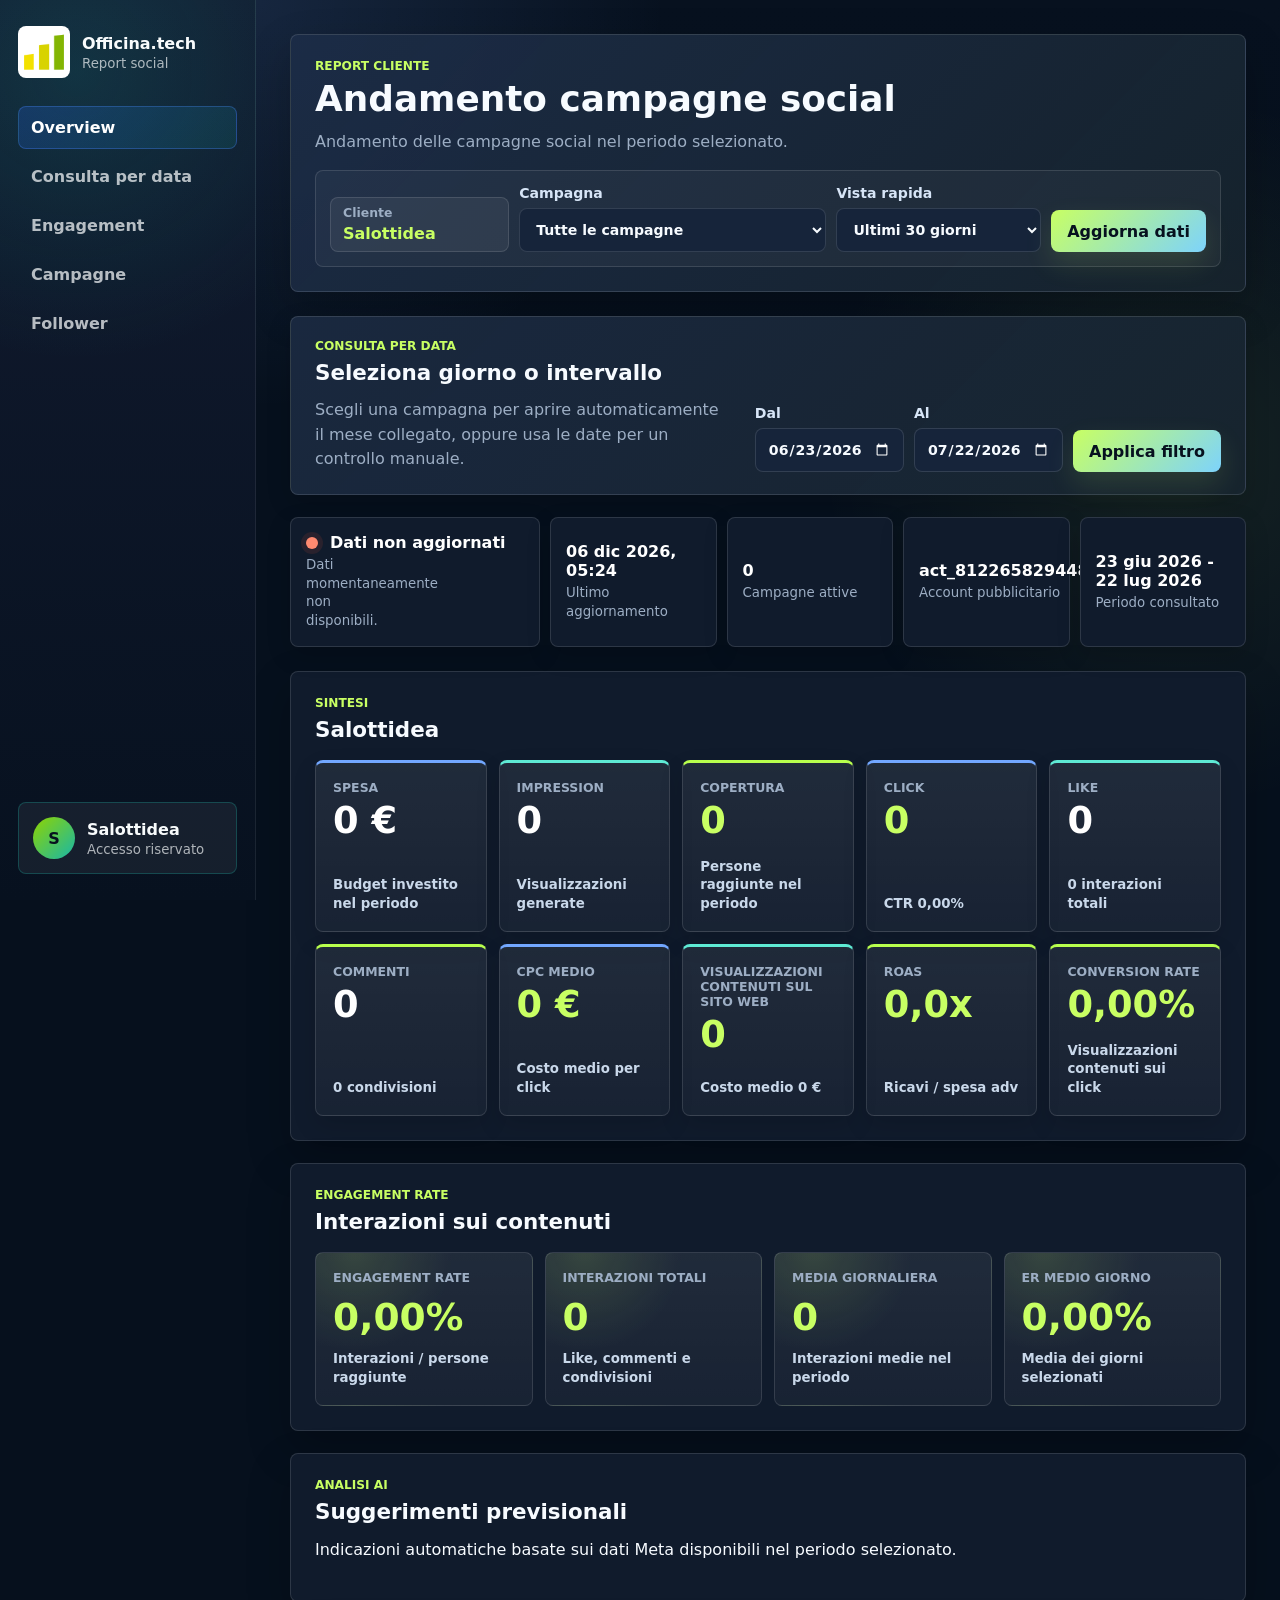
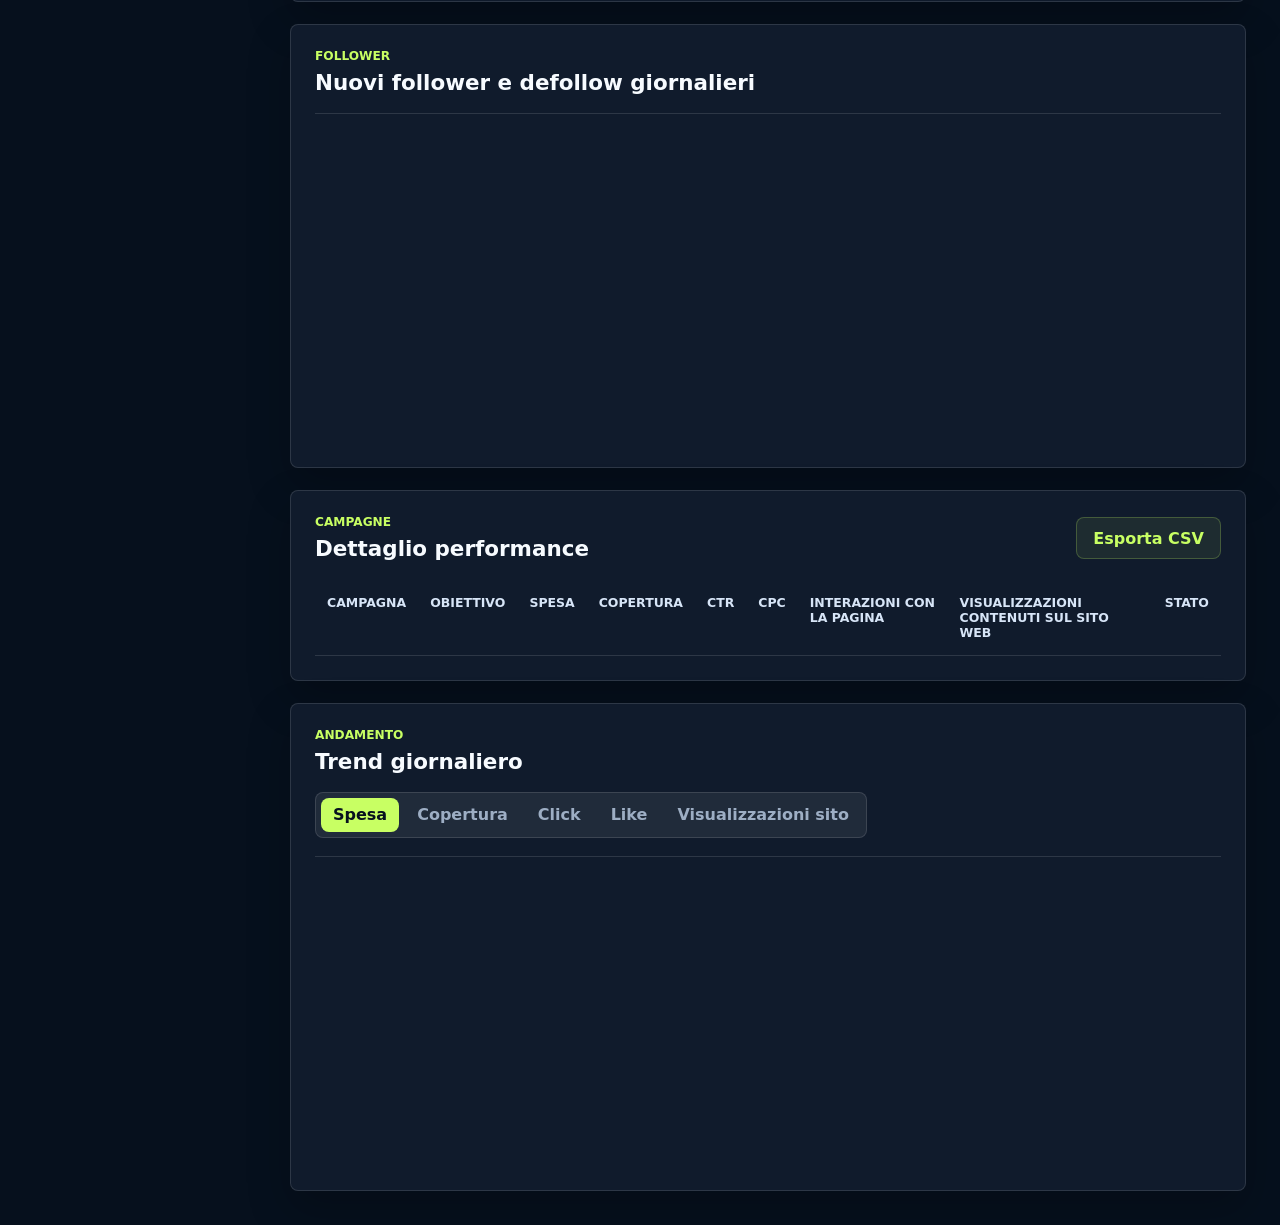
==== area_clienti_social/index.html @ fcbbbd2e "Update index.html" ====
<!doctype html>
<html lang="it">
  <head>
    <meta charset="utf-8">
    <meta name="viewport" content="width=device-width, initial-scale=1">
    <title>Report campagne social | Officina.tech</title>
    <meta
      name="description"
      content="Pannello cliente per reportistica campagne social e integrazione Meta Ads API."
    >
    <link rel="icon" type="image/png" href="../favicon_OT.png">
    <link rel="stylesheet" href="./styles.css">
    <script src="./script.js" defer></script>
  </head>
  <body>
    <main class="app-shell">
      <aside class="sidebar" aria-label="Navigazione report social">
        <a class="brand" href="../">
          <img src="../favicon_OT.png" alt="Officina.tech">
          <span>
            <strong>Officina.tech</strong>
            <small>Report social</small>
          </span>
        </a>

        <nav>
          <a class="is-active" href="#overview">Overview</a>
          <a href="#consulta">Consulta per data</a>
          <a href="#engagement">Engagement</a>
          <a href="#campagne">Campagne</a>
          <a href="#follower">Follower</a>
        </nav>

        <section class="access-card">
          <span class="avatar" id="clientInitials">OT</span>
          <div>
            <strong id="accessClient">Cliente demo</strong>
            <small>Accesso riservato</small>
          </div>
        </section>
      </aside>

      <section class="workspace">
        <header class="topbar">
          <div>
            <p class="eyebrow">Report cliente</p>
            <h1>Andamento campagne social</h1>
            <p id="clientDescription">
              Dati di andamento delle campagne Facebook e Instagram nel periodo selezionato.
            </p>
          </div>

          <div class="top-actions">
            <div class="fixed-client" aria-label="Cliente">
              <span>Cliente</span>
              <strong id="fixedClientName">Salottidea</strong>
            </div>
            <label>
              Campagna
              <select id="campaignSelect" aria-label="Seleziona campagna attiva"></select>
            </label>
            <label>
              Vista rapida
              <select id="periodSelect" aria-label="Seleziona periodo">
                <option value="last_7d">Ultimi 7 giorni</option>
                <option value="last_30d" selected>Ultimi 30 giorni</option>
                <option value="this_month">Mese corrente</option>
                <option value="last_month">Mese precedente</option>
              </select>
            </label>
            <button class="primary-button" type="button" id="refreshData">Aggiorna dati</button>
          </div>
        </header>

        <section class="date-query-panel" id="consulta" aria-label="Consulta dati per data">
          <div>
            <p class="eyebrow">Consulta per data</p>
            <h2>Seleziona giorno o intervallo</h2>
            <p>
              Scegli una campagna per aprire automaticamente il mese collegato,
              oppure usa le date per un controllo manuale.
            </p>
          </div>

          <div class="date-controls">
            <label>
              Dal
              <input id="dateFrom" type="date" min="2024-01-01" max="2026-07-24" aria-label="Data inizio">
            </label>
            <label>
              Al
              <input id="dateTo" type="date" min="2024-01-01" max="2026-07-24" aria-label="Data fine">
            </label>
            <button class="primary-button" type="button" id="applyDateFilter">
              Applica filtro
            </button>
          </div>
        </section>

        <section class="status-strip" aria-label="Stato dati">
          <div>
            <span class="status-dot" id="connectionDot"></span>
            <strong id="connectionLabel">Modalita demo</strong>
            <small id="connectionDetail">Report dimostrativo con valori simulati.</small>
          </div>
          <div>
            <strong id="updatedAt">-</strong>
            <small>Ultimo aggiornamento</small>
          </div>
          <div>
            <strong id="activeCampaigns">0</strong>
            <small>Campagne attive</small>
          </div>
          <div>
            <strong id="metaAccount">-</strong>
            <small>Account pubblicitario</small>
          </div>
          <div>
            <strong id="selectedRange">-</strong>
            <small>Periodo consultato</small>
          </div>
        </section>

        <section class="client-panel" id="overview">
          <div class="panel-heading">
            <p class="eyebrow">Sintesi</p>
            <h2 id="clientTitle">Cliente</h2>
          </div>

          <div class="metric-grid" id="metricGrid"></div>
        </section>

        <section class="report-section">
          <section class="panel" id="engagement">
            <div class="panel-heading">
              <p class="eyebrow">Engagement rate</p>
              <h2>Interazioni sui contenuti</h2>
            </div>
            <div class="engagement-grid" id="engagementGrid"></div>
          </section>
        </section>

        <section class="report-section">
          <section class="panel ai-panel" id="analisi-ai">
            <div class="panel-heading">
              <p class="eyebrow">Analisi AI</p>
              <h2>Suggerimenti previsionali</h2>
              <p class="panel-note">
                Indicazioni automatiche basate sui dati Meta disponibili nel periodo selezionato.
              </p>
            </div>
            <div class="ai-grid" id="aiInsights"></div>
          </section>
        </section>

        <section class="report-section">
          <section class="panel" id="follower">
            <div class="panel-heading">
              <p class="eyebrow">Follower</p>
              <h2>Nuovi follower e defollow giornalieri</h2>
            </div>
            <div class="follower-chart" id="followerChart" aria-label="Grafico follower per giorno"></div>
          </section>
        </section>

        <section class="report-section">
          <section class="panel" id="campagne">
            <div class="panel-heading split">
              <div>
                <p class="eyebrow">Campagne</p>
                <h2>Dettaglio performance</h2>
              </div>
              <button class="ghost-button" type="button" id="exportCsv">Esporta CSV</button>
            </div>

            <div class="table-wrap">
              <table>
                <thead>
                  <tr>
                    <th>Campagna</th>
                    <th>Obiettivo</th>
                    <th>Spesa</th>
                    <th>Copertura</th>
                    <th>CTR</th>
                    <th>CPC</th>
                    <th>Interazioni con la pagina</th>
                    <th>Visualizzazioni contenuti sul sito web</th>
                    <th>Stato</th>
                  </tr>
                </thead>
                <tbody id="campaignTable"></tbody>
              </table>
            </div>
          </section>
        </section>

        <section class="report-section">
          <section class="panel" id="andamento">
            <div class="panel-heading">
              <p class="eyebrow">Andamento</p>
              <h2>Trend giornaliero</h2>
            </div>
            <div class="chart-tabs" role="group" aria-label="Metrica grafico">
              <button class="is-active" type="button" data-chart-metric="spend">Spesa</button>
              <button type="button" data-chart-metric="reach">Copertura</button>
              <button type="button" data-chart-metric="clicks">Click</button>
              <button type="button" data-chart-metric="likes">Like</button>
              <button type="button" data-chart-metric="leads">Visualizzazioni sito</button>
            </div>
            <div class="bar-chart" id="barChart" aria-label="Grafico andamento"></div>
          </section>
        </section>
      </section>
    </main>
  </body>
</html>
---- area_clienti_social/styles.css ----
:root {
  color-scheme: dark;
  --ink: #f7fbff;
  --muted: #9daec4;
  --soft: rgba(255, 255, 255, 0.07);
  --line: rgba(255, 255, 255, 0.12);
  --paper: #06101d;
  --surface: #101b2c;
  --surface-strong: #16243a;
  --navy: #111a2f;
  --blue: #72a7ff;
  --blue-soft: rgba(114, 167, 255, 0.15);
  --teal: #22d3c5;
  --teal-bright: #5eead4;
  --coral: #ff8a70;
  --amber: #f8c55d;
  --green: #b8ff4d;
  --lime: #c8ff63;
  --shadow: 0 18px 44px rgba(0, 0, 0, 0.22);
  --shadow-soft: 0 8px 24px rgba(0, 0, 0, 0.16);
}

* {
  box-sizing: border-box;
}

html {
  scroll-behavior: smooth;
}

body {
  margin: 0;
  min-height: 100vh;
  font-family:
    Inter, ui-sans-serif, system-ui, -apple-system, BlinkMacSystemFont,
    "Segoe UI", sans-serif;
  color: var(--ink);
  background:
    radial-gradient(circle at 20% 0%, rgba(114, 167, 255, 0.14), transparent 32vw),
    radial-gradient(circle at 92% 16%, rgba(200, 255, 99, 0.08), transparent 28vw),
    linear-gradient(180deg, #07111f 0%, var(--paper) 360px);
}

button,
input,
select {
  font: inherit;
}

button,
a {
  -webkit-tap-highlight-color: transparent;
}

a {
  color: inherit;
  text-decoration: none;
}

.app-shell {
  min-height: 100vh;
  display: grid;
  grid-template-columns: 256px minmax(0, 1fr);
}

.sidebar {
  position: sticky;
  top: 0;
  height: 100vh;
  display: flex;
  flex-direction: column;
  gap: 28px;
  padding: 26px 18px;
  color: #f8fbfc;
  background:
    radial-gradient(circle at 30% 8%, rgba(24, 183, 168, 0.16), transparent 34%),
    linear-gradient(180deg, #121b30, #07111f);
  border-right: 1px solid rgba(255, 255, 255, 0.08);
}

.brand,
.access-card {
  display: flex;
  align-items: center;
  gap: 12px;
}

.brand img {
  width: 52px;
  height: 52px;
  object-fit: contain;
  border-radius: 8px;
  background: #fff;
  padding: 4px;
}

.brand strong,
.brand small,
.access-card strong,
.access-card small {
  display: block;
}

.brand small,
.access-card small {
  margin-top: 3px;
  color: rgba(248, 251, 252, 0.68);
}

.sidebar nav {
  display: grid;
  gap: 6px;
}

.sidebar nav a {
  padding: 11px 12px;
  border-radius: 8px;
  color: rgba(248, 251, 252, 0.72);
  border: 1px solid transparent;
  font-weight: 750;
}

.sidebar nav a:hover,
.sidebar nav a.is-active {
  color: #fff;
  border-color: rgba(71, 135, 255, 0.32);
  background: linear-gradient(135deg, rgba(37, 99, 235, 0.24), rgba(24, 183, 168, 0.13));
}

.access-card {
  margin-top: auto;
  padding: 14px;
  border: 1px solid rgba(24, 183, 168, 0.28);
  border-radius: 8px;
  background: rgba(255, 255, 255, 0.06);
}

.avatar {
  width: 42px;
  height: 42px;
  display: inline-grid;
  place-items: center;
  border-radius: 999px;
  color: #07111f;
  background: linear-gradient(135deg, #8fd400, #18b7a8);
  font-weight: 850;
}

.workspace {
  width: min(1480px, 100%);
  margin: 0 auto;
  padding: 34px;
  min-width: 0;
}

.topbar > *,
.date-query-panel > *,
.content-grid > *,
.status-strip > *,
.metric-grid > *,
.engagement-grid > *,
.integration-grid > *,
.panel,
.client-panel {
  min-width: 0;
}

.topbar,
.date-query-panel,
.status-strip,
.report-section,
.content-grid,
.metric-grid,
.engagement-grid,
.top-actions,
.date-controls,
.integration-grid {
  display: grid;
}

.topbar {
  grid-template-columns: 1fr;
  align-items: stretch;
  gap: 16px;
  margin-bottom: 24px;
  padding: 24px;
  border: 1px solid var(--line);
  border-radius: 8px;
  background:
    linear-gradient(135deg, rgba(114, 167, 255, 0.12), rgba(200, 255, 99, 0.04)),
    rgba(16, 27, 44, 0.92);
  box-shadow: var(--shadow);
}

.eyebrow {
  margin: 0 0 7px;
  color: var(--lime);
  font-size: 0.76rem;
  font-weight: 850;
  letter-spacing: 0;
  text-transform: uppercase;
}

h1,
h2,
h3 {
  margin: 0;
  letter-spacing: 0;
}

h1 {
  max-width: none;
  font-size: clamp(2rem, 2.8vw, 2.7rem);
  line-height: 1.05;
  white-space: nowrap;
}

h2 {
  font-size: 1.34rem;
  line-height: 1.18;
}

h3 {
  font-size: 1rem;
}

.topbar p:not(.eyebrow),
.date-query-panel p:not(.eyebrow),
.integration-panel p {
  margin: 12px 0 0;
  color: var(--muted);
  line-height: 1.55;
}

.top-actions {
  grid-template-columns: minmax(170px, 0.7fr) minmax(280px, 1.2fr) minmax(180px, 0.8fr) max-content;
  align-items: end;
  gap: 10px;
  padding: 14px;
  border: 1px solid var(--line);
  border-radius: 8px;
  background: rgba(255, 255, 255, 0.04);
}

.fixed-client {
  min-height: 44px;
  display: grid;
  align-content: center;
  gap: 7px;
  padding: 9px 12px;
  border: 1px solid var(--line);
  border-radius: 8px;
  background: rgba(255, 255, 255, 0.06);
}

.fixed-client span {
  color: var(--muted);
  font-size: 0.78rem;
  font-weight: 800;
  line-height: 1;
}

.fixed-client strong {
  color: var(--lime);
  font-size: 1rem;
  line-height: 1;
}

label {
  display: grid;
  gap: 7px;
  color: #d7e5f7;
  font-size: 0.88rem;
  font-weight: 780;
}

input,
select {
  color-scheme: dark;
  min-height: 44px;
  border: 1px solid var(--line);
  border-radius: 8px;
  padding: 9px 12px;
  color: var(--ink);
  background: #16243a;
  outline: none;
}

select {
  appearance: auto;
}

select option {
  color: var(--ink);
  background: #101b2c;
}

input:focus,
select:focus {
  border-color: rgba(200, 255, 99, 0.62);
  box-shadow: 0 0 0 3px rgba(200, 255, 99, 0.13);
}

button {
  min-height: 42px;
  border: 0;
  border-radius: 8px;
  padding: 0 16px;
  cursor: pointer;
  font-weight: 800;
}

.primary-button {
  color: #07111f;
  background: linear-gradient(135deg, var(--lime), #7dd3fc);
  box-shadow: 0 12px 28px rgba(200, 255, 99, 0.12);
}

.primary-button:hover {
  background: linear-gradient(135deg, #dcff83, #9ae8ff);
}

.ghost-button {
  color: var(--lime);
  background: rgba(200, 255, 99, 0.08);
  border: 1px solid rgba(200, 255, 99, 0.22);
}

.full-button {
  width: 100%;
  margin-top: 18px;
}

.date-query-panel {
  grid-template-columns: minmax(0, 1fr) minmax(420px, auto);
  align-items: end;
  gap: 24px;
  margin-bottom: 22px;
  padding: 22px 24px;
  border: 1px solid var(--line);
  border-radius: 8px;
  background:
    linear-gradient(135deg, rgba(114, 167, 255, 0.09), rgba(200, 255, 99, 0.04)),
    var(--surface);
  box-shadow: var(--shadow-soft);
}

.date-controls {
  grid-template-columns: minmax(145px, 1fr) minmax(145px, 1fr) max-content;
  align-items: end;
  gap: 10px;
}

.status-strip {
  grid-template-columns: minmax(250px, 1.3fr) repeat(4, minmax(135px, 1fr));
  gap: 10px;
  margin-bottom: 24px;
}

.status-strip > div {
  min-height: 82px;
  display: grid;
  align-content: center;
  gap: 4px;
  padding: 15px;
  border: 1px solid var(--line);
  border-radius: 8px;
  background: var(--surface);
  box-shadow: var(--shadow-soft);
}

.status-strip strong {
  color: #ffffff;
}

.status-strip strong,
.status-strip small {
  display: block;
}

.status-strip small {
  color: var(--muted);
  line-height: 1.4;
}

.status-strip > div:first-child {
  grid-template-columns: 14px minmax(0, 1fr);
  align-items: center;
  column-gap: 10px;
}

.status-dot {
  width: 12px;
  height: 12px;
  border-radius: 999px;
  background: var(--amber);
  box-shadow: 0 0 0 5px rgba(209, 150, 21, 0.12);
}

.status-dot.is-live {
  background: var(--green);
  box-shadow: 0 0 0 5px rgba(184, 255, 77, 0.14);
}

.status-dot.is-error {
  background: var(--coral);
  box-shadow: 0 0 0 5px rgba(191, 75, 54, 0.14);
}

.panel,
.client-panel {
  border: 1px solid var(--line);
  border-radius: 8px;
  background: var(--surface);
  box-shadow: var(--shadow);
}

.client-panel,
.panel {
  padding: 24px;
}

.panel-heading {
  margin-bottom: 18px;
}

.panel-heading.split {
  display: flex;
  align-items: center;
  justify-content: space-between;
  gap: 16px;
}

.metric-grid {
  grid-template-columns: repeat(5, minmax(0, 1fr));
  gap: 12px;
}

.metric-card {
  min-height: 138px;
  display: grid;
  align-content: space-between;
  gap: 18px;
  padding: 17px;
  border: 1px solid var(--line);
  border-radius: 8px;
  background:
    linear-gradient(180deg, rgba(255, 255, 255, 0.07), rgba(255, 255, 255, 0.035));
  box-shadow: 0 10px 24px rgba(0, 0, 0, 0.12);
  transition:
    transform 160ms ease,
    border-color 160ms ease,
    box-shadow 160ms ease;
}

.metric-card:hover {
  border-color: rgba(200, 255, 99, 0.25);
  transform: translateY(-1px);
  box-shadow: 0 14px 30px rgba(0, 0, 0, 0.18);
}

.metric-card:nth-child(1),
.metric-card:nth-child(4),
.metric-card:nth-child(7) {
  border-top: 3px solid var(--blue);
}

.metric-card:nth-child(2),
.metric-card:nth-child(5),
.metric-card:nth-child(8) {
  border-top: 3px solid var(--teal-bright);
}

.metric-card:nth-child(3),
.metric-card:nth-child(6),
.metric-card:nth-child(9),
.metric-card:nth-child(10) {
  border-top: 3px solid var(--green);
}

.metric-card span,
.metric-card small {
  display: block;
}

.metric-card span {
  color: var(--muted);
  font-size: 0.78rem;
  font-weight: 800;
  text-transform: uppercase;
}

.metric-card strong {
  display: block;
  margin-top: 8px;
  font-size: clamp(1.55rem, 3vw, 2.3rem);
  line-height: 1;
  color: #ffffff;
}

.metric-card:nth-child(3) strong,
.metric-card:nth-child(4) strong,
.metric-card:nth-child(7) strong,
.metric-card:nth-child(8) strong,
.metric-card:nth-child(9) strong,
.metric-card:nth-child(10) strong {
  color: var(--lime);
}

.metric-card small {
  color: #c9d8ea;
  line-height: 1.4;
  font-weight: 760;
}

.metric-card.is-warning small {
  color: var(--coral);
}

.engagement-grid {
  grid-template-columns: repeat(4, minmax(0, 1fr));
  gap: 12px;
}

.engagement-card {
  min-height: 132px;
  display: grid;
  align-content: space-between;
  gap: 14px;
  padding: 17px;
  border: 1px solid var(--line);
  border-radius: 8px;
  background:
    radial-gradient(circle at 18% 0%, rgba(200, 255, 99, 0.13), transparent 42%),
    linear-gradient(180deg, rgba(255, 255, 255, 0.07), rgba(255, 255, 255, 0.035));
}

.engagement-card span,
.engagement-card small {
  display: block;
}

.engagement-card span {
  color: var(--muted);
  font-size: 0.78rem;
  font-weight: 800;
  text-transform: uppercase;
}

.engagement-card strong {
  color: var(--lime);
  font-size: clamp(1.6rem, 3vw, 2.35rem);
  line-height: 1;
}

.engagement-card small {
  color: #c9d8ea;
  line-height: 1.4;
  font-weight: 760;
}

.report-section {
  gap: 22px;
  margin-top: 22px;
}

.content-grid {
  grid-template-columns: minmax(0, 1fr) 390px;
  align-items: start;
  gap: 22px;
  margin-top: 22px;
}

.table-wrap {
  width: 100%;
  overflow-x: auto;
}

table {
  width: 100%;
  min-width: 820px;
  border-collapse: collapse;
}

th,
td {
  padding: 15px 12px;
  border-bottom: 1px solid var(--line);
  text-align: left;
  vertical-align: top;
}

th {
  color: #d7e5f7;
  font-size: 0.78rem;
  text-transform: uppercase;
}

td {
  color: var(--muted);
}

td strong {
  display: block;
  color: #ffffff;
}

.badge {
  display: inline-flex;
  align-items: center;
  min-height: 28px;
  padding: 4px 9px;
  border-radius: 999px;
  color: var(--lime);
  background: rgba(184, 255, 77, 0.1);
  font-size: 0.78rem;
  font-weight: 850;
}

.badge.is-paused {
  color: var(--amber);
  background: rgba(209, 150, 21, 0.12);
}

.score-panel {
  position: sticky;
  top: 24px;
  border-color: rgba(200, 255, 99, 0.18);
  background:
    radial-gradient(circle at 20% 0%, rgba(114, 167, 255, 0.12), transparent 44%),
    linear-gradient(155deg, rgba(16, 27, 44, 0.98), rgba(22, 36, 58, 0.96));
}

.score-ring {
  width: 190px;
  height: 190px;
  display: grid;
  place-items: center;
  margin: 22px auto;
  border-radius: 999px;
  background:
    radial-gradient(circle at center, var(--surface) 57%, transparent 58%),
    conic-gradient(
      from -40deg,
      var(--teal-bright) 0,
      var(--blue) calc(var(--score, 0) * 0.72%),
      var(--teal) calc(var(--score, 0) * 1%),
      rgba(37, 99, 235, 0.1) 0
    );
  box-shadow:
    0 0 0 10px rgba(15, 118, 110, 0.05),
    0 20px 42px rgba(15, 118, 110, 0.14);
}

.score-ring strong {
  font-size: 3.3rem;
  line-height: 1;
}

.score-ring span {
  margin-top: -58px;
  color: var(--lime);
  font-weight: 850;
}

.score-bars {
  display: grid;
  gap: 12px;
}

.score-bars div {
  display: grid;
  gap: 6px;
}

.score-bars span {
  color: #d7e5f7;
  font-size: 0.86rem;
  font-weight: 800;
}

progress {
  width: 100%;
  height: 12px;
  border: 0;
  border-radius: 999px;
  overflow: hidden;
  background: rgba(255, 255, 255, 0.08);
}

progress::-webkit-progress-bar {
  background: rgba(255, 255, 255, 0.08);
}

progress::-webkit-progress-value {
  background: linear-gradient(90deg, var(--blue), var(--teal-bright), var(--green));
}

progress::-moz-progress-bar {
  background: linear-gradient(90deg, var(--blue), var(--teal-bright), var(--green));
}

.chart-tabs {
  display: inline-grid;
  grid-template-columns: repeat(5, max-content);
  gap: 6px;
  margin-bottom: 18px;
  padding: 5px;
  border-radius: 8px;
  background: var(--soft);
  border: 1px solid var(--line);
}

.chart-tabs button {
  min-height: 34px;
  padding: 0 12px;
  color: var(--muted);
  background: transparent;
  box-shadow: none;
}

.chart-tabs button.is-active {
  color: #07111f;
  background: var(--lime);
}

.bar-chart {
  min-height: 310px;
  display: grid;
  grid-template-columns: repeat(14, minmax(26px, 1fr));
  align-items: end;
  gap: 10px;
  padding: 18px 8px 0;
  border-top: 1px solid var(--line);
}

.bar {
  display: grid;
  align-items: end;
  gap: 8px;
  min-height: 252px;
}

.bar-fill {
  width: 100%;
  min-height: 8px;
  border-radius: 8px 8px 0 0;
  background: linear-gradient(180deg, var(--lime), var(--blue));
}

.bar small {
  display: block;
  color: var(--muted);
  font-size: 0.72rem;
  text-align: center;
}

.bar-value {
  display: block;
  color: #ffffff;
  font-size: 0.7rem;
  font-weight: 850;
  line-height: 1;
  text-align: center;
  white-space: nowrap;
}

.follower-chart {
  --follower-columns: 14;
  min-height: 330px;
  display: grid;
  grid-template-columns: repeat(var(--follower-columns), minmax(34px, 1fr));
  align-items: stretch;
  gap: 9px;
  padding: 12px 8px 0;
  border-top: 1px solid var(--line);
  overflow-x: auto;
}

.follower-day {
  min-height: 296px;
  display: grid;
  grid-template-rows: 24px 1fr 24px 20px;
  align-items: center;
  gap: 6px;
}

.follower-bars {
  position: relative;
  height: 208px;
  display: grid;
  grid-template-rows: 1fr 1fr;
  align-items: end;
}

.follower-baseline {
  position: absolute;
  left: 0;
  right: 0;
  top: 50%;
  height: 1px;
  background: rgba(255, 255, 255, 0.22);
}

.follower-bar {
  width: 100%;
  min-height: 4px;
  border-radius: 8px;
}

.follower-bar.is-gain {
  align-self: end;
  background: linear-gradient(180deg, var(--lime), #7dd3fc);
}

.follower-bar.is-loss {
  align-self: start;
  background: linear-gradient(180deg, rgba(255, 138, 112, 0.92), rgba(255, 138, 112, 0.42));
}

.follower-value {
  display: block;
  color: var(--muted);
  font-size: 0.72rem;
  font-weight: 820;
  text-align: center;
}

.follower-value.is-gain,
.follower-value.is-net {
  color: var(--lime);
}

.follower-value.is-net {
  color: #d7e5f7;
}

.follower-day small {
  display: block;
  color: var(--muted);
  font-size: 0.72rem;
  text-align: center;
}

ol {
  margin: 0;
  padding-left: 22px;
  color: var(--muted);
  line-height: 1.6;
}

ol li + li {
  margin-top: 12px;
}

.integration-panel {
  margin-top: 22px;
}

.integration-grid {
  grid-template-columns: repeat(3, minmax(0, 1fr));
  gap: 16px;
}

.integration-grid > div {
  padding: 18px;
  border: 1px solid var(--line);
  border-radius: 8px;
  background: var(--surface-strong);
}

code {
  display: inline-block;
  max-width: 100%;
  padding: 3px 6px;
  border-radius: 6px;
  color: var(--lime);
  background: rgba(200, 255, 99, 0.09);
  overflow-wrap: anywhere;
}

details {
  margin-top: 18px;
  border: 1px solid var(--line);
  border-radius: 8px;
  background: var(--surface-strong);
}

summary {
  cursor: pointer;
  padding: 15px 18px;
  color: var(--lime);
  font-weight: 850;
}

pre {
  margin: 0;
  padding: 0 18px 18px;
  overflow-x: auto;
}

pre code {
  display: block;
  padding: 16px;
  color: var(--ink);
  background: rgba(255, 255, 255, 0.07);
}

@media (max-width: 1120px) {
  .app-shell {
    grid-template-columns: 1fr;
  }

  .sidebar {
    position: static;
    height: auto;
  }

  .sidebar nav {
    grid-template-columns: repeat(5, minmax(0, 1fr));
  }

  .access-card {
    margin-top: 0;
  }

  .topbar,
  .date-query-panel,
  .content-grid,
  .integration-grid {
    grid-template-columns: 1fr;
  }

  .top-actions {
    grid-template-columns: repeat(4, minmax(0, 1fr));
  }

  .date-controls {
    grid-template-columns: repeat(3, minmax(0, 1fr));
  }

  .score-panel {
    position: static;
  }
}

@media (max-width: 820px) {
  .workspace {
    padding: 16px;
  }

  .topbar,
  .date-query-panel,
  .client-panel,
  .panel {
    padding: 18px;
  }

  h1 {
    font-size: 2.15rem;
    white-space: normal;
  }

  .topbar p:not(.eyebrow),
  .date-query-panel p:not(.eyebrow) {
    margin-top: 8px;
  }

  .top-actions {
    padding: 12px;
    gap: 8px;
  }

  input,
  select,
  button {
    min-height: 40px;
  }

  .top-actions,
  .date-controls,
  .status-strip,
  .metric-grid,
  .engagement-grid,
  .sidebar nav {
    grid-template-columns: 1fr;
  }

  .panel-heading.split {
    display: grid;
  }

  .bar-chart {
    grid-template-columns: repeat(7, minmax(26px, 1fr));
    overflow-x: auto;
  }

  .follower-chart {
    grid-template-columns: repeat(var(--follower-columns), minmax(42px, 1fr));
  }
}
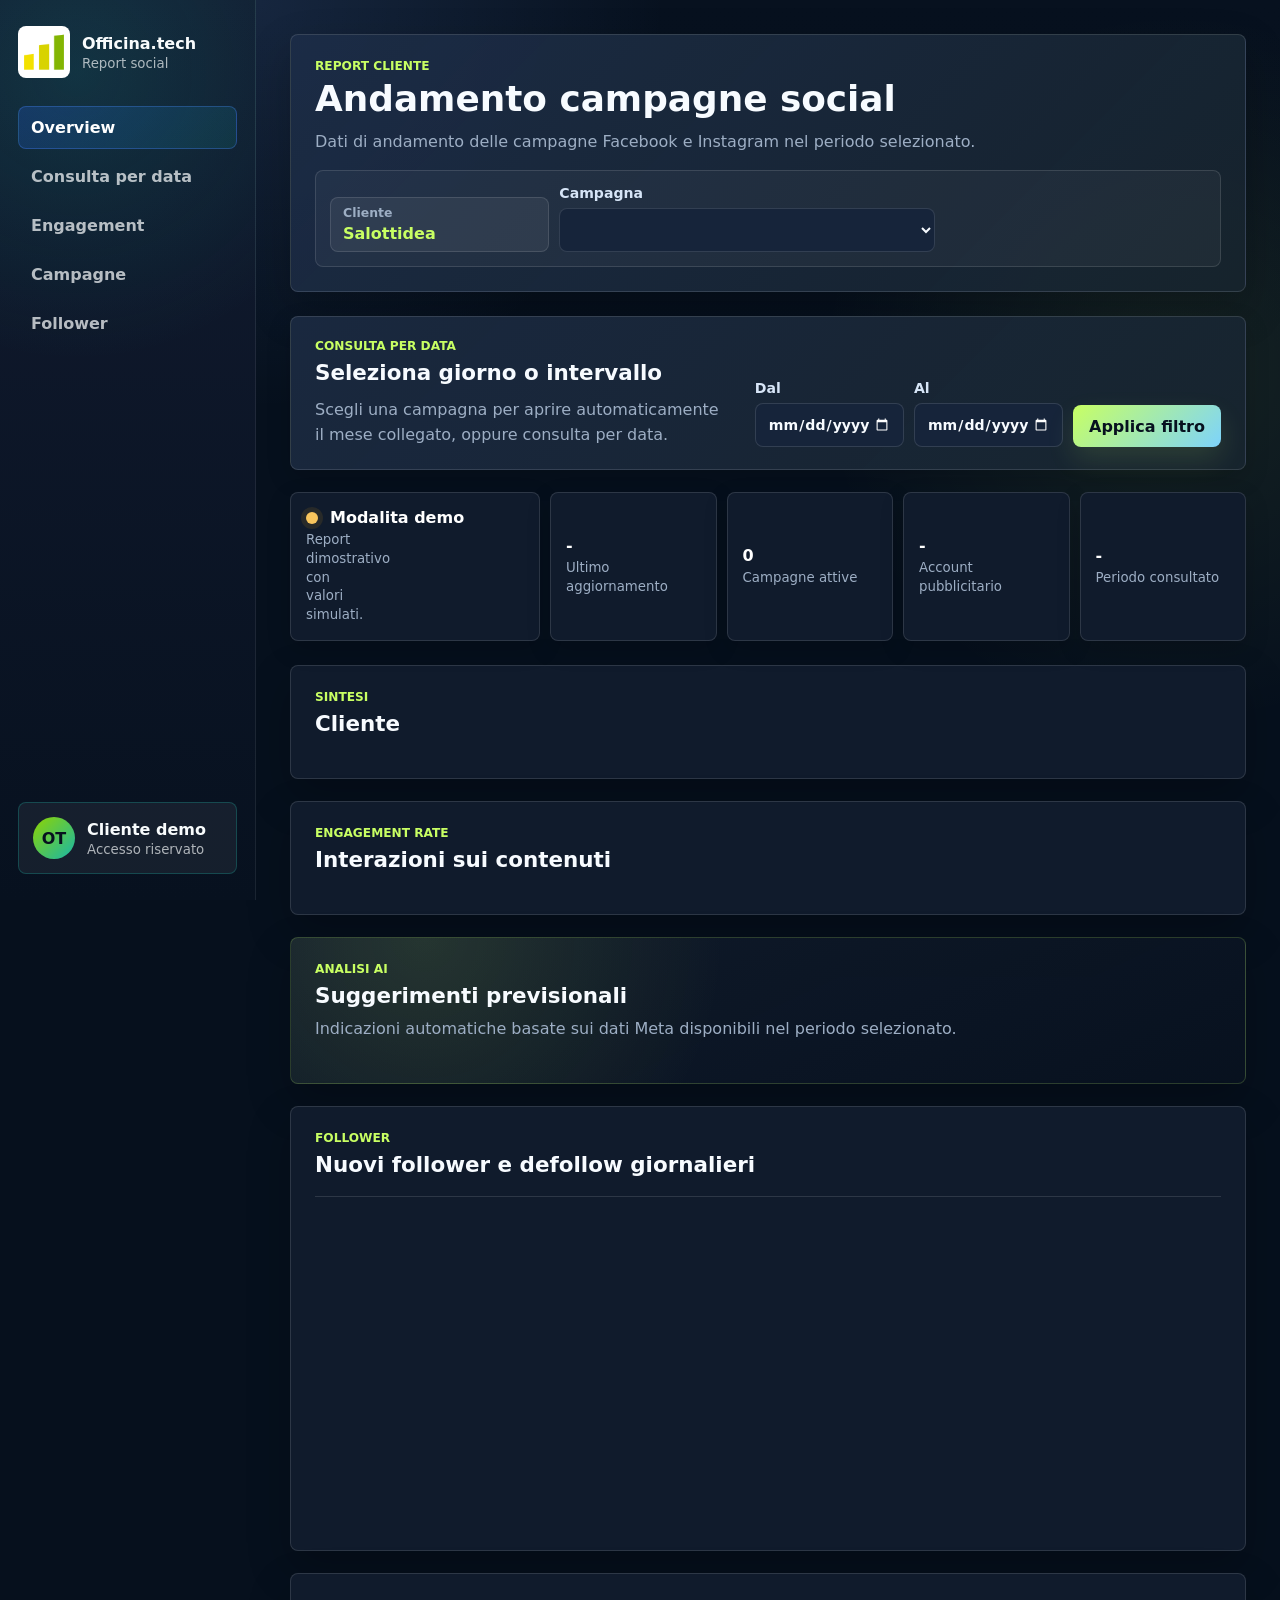
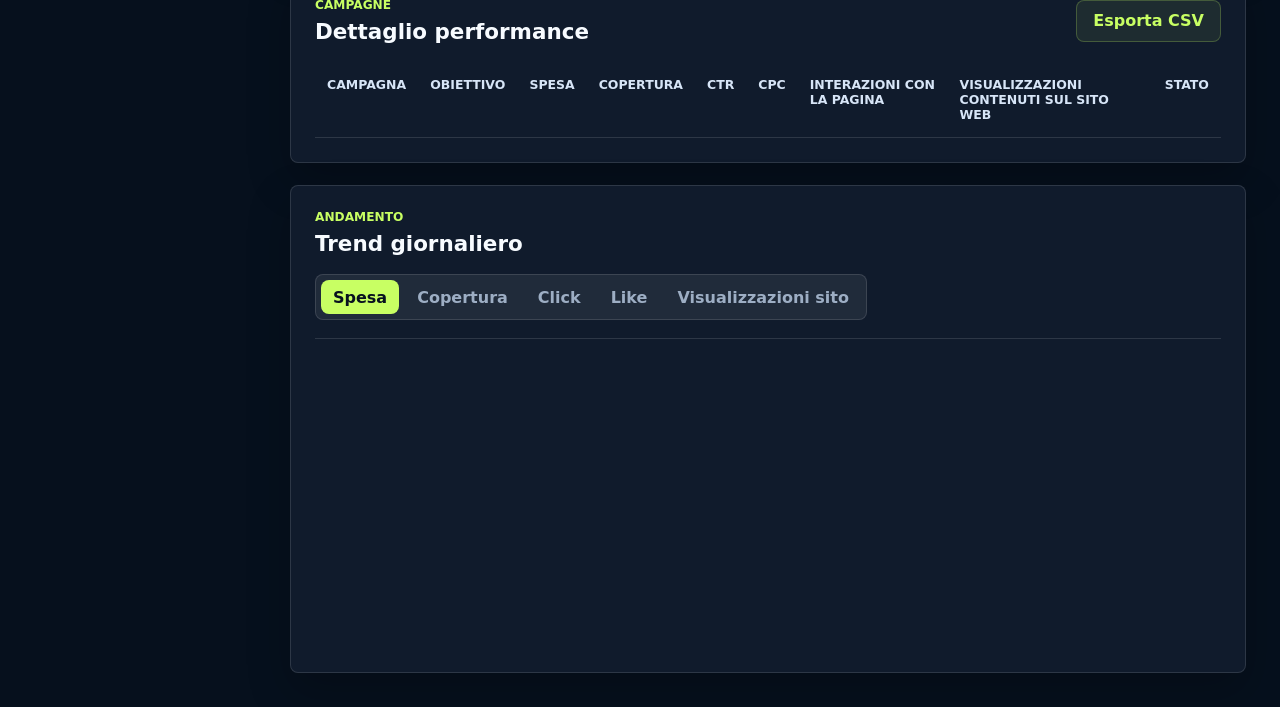
==== commit b1036a93: "Update index.html" ====
--- a/area_clienti_social/index.html
+++ b/area_clienti_social/index.html
@@ -59,16 +59,6 @@
               Campagna
               <select id="campaignSelect" aria-label="Seleziona campagna attiva"></select>
             </label>
-            <label>
-              Vista rapida
-              <select id="periodSelect" aria-label="Seleziona periodo">
-                <option value="last_7d">Ultimi 7 giorni</option>
-                <option value="last_30d" selected>Ultimi 30 giorni</option>
-                <option value="this_month">Mese corrente</option>
-                <option value="last_month">Mese precedente</option>
-              </select>
-            </label>
-            <button class="primary-button" type="button" id="refreshData">Aggiorna dati</button>
           </div>
         </header>
 
@@ -78,18 +68,18 @@
             <h2>Seleziona giorno o intervallo</h2>
             <p>
               Scegli una campagna per aprire automaticamente il mese collegato,
-              oppure usa le date per un controllo manuale.
+              oppure consulta per data.
             </p>
           </div>
 
           <div class="date-controls">
             <label>
               Dal
-              <input id="dateFrom" type="date" min="2024-01-01" max="2026-07-24" aria-label="Data inizio">
+              <input id="dateFrom" type="date" min="2024-01-01" max="2026-07-30" aria-label="Data inizio">
             </label>
             <label>
               Al
-              <input id="dateTo" type="date" min="2024-01-01" max="2026-07-24" aria-label="Data fine">
+              <input id="dateTo" type="date" min="2024-01-01" max="2026-07-30" aria-label="Data fine">
             </label>
             <button class="primary-button" type="button" id="applyDateFilter">
               Applica filtro
@@ -149,7 +139,7 @@
                 Indicazioni automatiche basate sui dati Meta disponibili nel periodo selezionato.
               </p>
             </div>
-            <div class="ai-grid" id="aiInsights"></div>
+            <div class="ai-advisor" id="aiInsights"></div>
           </section>
         </section>
 
--- a/area_clienti_social/styles.css
+++ b/area_clienti_social/styles.css
@@ -559,6 +559,230 @@
   font-weight: 760;
 }
 
+.panel-note {
+  max-width: 720px;
+  margin: 9px 0 0;
+  color: var(--muted);
+  line-height: 1.5;
+}
+
+.ai-panel {
+  border-color: rgba(200, 255, 99, 0.18);
+  background:
+    radial-gradient(circle at 14% 0%, rgba(200, 255, 99, 0.12), transparent 36%),
+    linear-gradient(155deg, rgba(16, 27, 44, 0.98), rgba(8, 18, 31, 0.96));
+}
+
+.ai-advisor {
+  display: grid;
+  grid-template-columns: minmax(260px, 0.9fr) minmax(0, 1.4fr);
+  gap: 16px;
+  align-items: stretch;
+}
+
+.ai-summary,
+.ai-action {
+  display: grid;
+  align-content: start;
+  gap: 10px;
+  border: 1px solid rgba(200, 255, 99, 0.16);
+  border-radius: 8px;
+  background:
+    linear-gradient(180deg, rgba(255, 255, 255, 0.08), rgba(255, 255, 255, 0.035));
+}
+
+.ai-summary {
+  min-height: 100%;
+  padding: 22px;
+  border-color: rgba(200, 255, 99, 0.28);
+  background:
+    radial-gradient(circle at 20% 0%, rgba(200, 255, 99, 0.2), transparent 42%),
+    linear-gradient(150deg, rgba(255, 255, 255, 0.1), rgba(255, 255, 255, 0.035));
+}
+
+.ai-actions {
+  display: grid;
+  gap: 10px;
+}
+
+.ai-action {
+  min-height: 112px;
+  padding: 16px 18px;
+}
+
+.ai-summary span,
+.ai-action span {
+  color: var(--lime);
+  font-size: 0.76rem;
+  font-weight: 850;
+  text-transform: uppercase;
+}
+
+.ai-summary strong {
+  color: #ffffff;
+  font-size: clamp(1.45rem, 2.2vw, 2.1rem);
+  line-height: 1.08;
+}
+
+.ai-action strong {
+  color: #ffffff;
+  font-size: 1.02rem;
+  line-height: 1.28;
+}
+
+.ai-summary p,
+.ai-action p {
+  margin: 0;
+  color: #c9d8ea;
+  line-height: 1.5;
+  font-weight: 680;
+}
+
+.ai-pie-block {
+  display: grid;
+  grid-template-columns: 136px minmax(0, 1fr);
+  gap: 16px;
+  align-items: center;
+  margin-top: 8px;
+  padding-top: 16px;
+  border-top: 1px solid rgba(255, 255, 255, 0.1);
+}
+
+.ai-pie {
+  width: 136px;
+  aspect-ratio: 1;
+  display: grid;
+  place-items: center;
+  border-radius: 999px;
+  box-shadow:
+    inset 0 0 0 18px rgba(6, 16, 29, 0.72),
+    0 18px 36px rgba(0, 0, 0, 0.18);
+}
+
+.ai-pie strong,
+.ai-pie small {
+  display: block;
+  text-align: center;
+}
+
+.ai-pie strong {
+  color: #ffffff;
+  font-size: 1.35rem;
+  line-height: 1;
+}
+
+.ai-pie small {
+  margin-top: -28px;
+  color: var(--lime);
+  font-size: 0.72rem;
+  font-weight: 850;
+  text-transform: uppercase;
+}
+
+.ai-legend {
+  display: grid;
+  gap: 9px;
+  min-width: 0;
+}
+
+.ai-legend div {
+  display: grid;
+  grid-template-columns: 10px minmax(0, 1fr) max-content;
+  align-items: center;
+  gap: 8px;
+  min-width: 0;
+}
+
+.ai-legend i {
+  width: 10px;
+  height: 10px;
+  border-radius: 999px;
+}
+
+.ai-legend span {
+  color: #d7e5f7;
+  font-size: 0.8rem;
+  font-weight: 760;
+  overflow: hidden;
+  text-overflow: ellipsis;
+  white-space: nowrap;
+}
+
+.ai-legend strong {
+  color: #ffffff;
+  font-size: 0.86rem;
+}
+
+.ai-compare {
+  display: grid;
+  gap: 12px;
+  margin-top: 16px;
+  padding-top: 16px;
+  border-top: 1px solid rgba(255, 255, 255, 0.1);
+}
+
+.ai-compare-heading {
+  display: flex;
+  align-items: end;
+  justify-content: space-between;
+  gap: 12px;
+}
+
+.ai-compare-heading span {
+  color: var(--lime);
+  font-size: 0.76rem;
+  font-weight: 850;
+  text-transform: uppercase;
+}
+
+.ai-compare-heading strong {
+  color: #ffffff;
+  font-size: 0.9rem;
+}
+
+.ai-compare-grid {
+  display: grid;
+  grid-template-columns: repeat(2, minmax(0, 1fr));
+  gap: 8px;
+}
+
+.ai-compare-item {
+  display: grid;
+  gap: 5px;
+  padding: 11px;
+  border: 1px solid rgba(255, 255, 255, 0.1);
+  border-radius: 8px;
+  background: rgba(255, 255, 255, 0.045);
+}
+
+.ai-compare-item.is-positive {
+  border-color: rgba(200, 255, 99, 0.24);
+  background: rgba(200, 255, 99, 0.07);
+}
+
+.ai-compare-item span,
+.ai-compare-item small {
+  color: var(--muted);
+  font-size: 0.72rem;
+  font-weight: 760;
+}
+
+.ai-compare-item strong {
+  color: #ffffff;
+  font-size: 1.12rem;
+  line-height: 1;
+}
+
+.ai-compare-item.is-positive strong {
+  color: var(--lime);
+}
+
+.ai-compare-empty {
+  margin: 0;
+  color: var(--muted);
+  line-height: 1.5;
+}
+
 .report-section {
   gap: 22px;
   margin-top: 22px;
@@ -982,12 +1206,26 @@
   .status-strip,
   .metric-grid,
   .engagement-grid,
+  .ai-advisor,
   .sidebar nav {
     grid-template-columns: 1fr;
   }
 
   .panel-heading.split {
     display: grid;
+  }
+
+  .ai-pie-block {
+    grid-template-columns: 1fr;
+    justify-items: start;
+  }
+
+  .ai-compare-heading {
+    display: grid;
+  }
+
+  .ai-compare-grid {
+    grid-template-columns: 1fr;
   }
 
   .bar-chart {
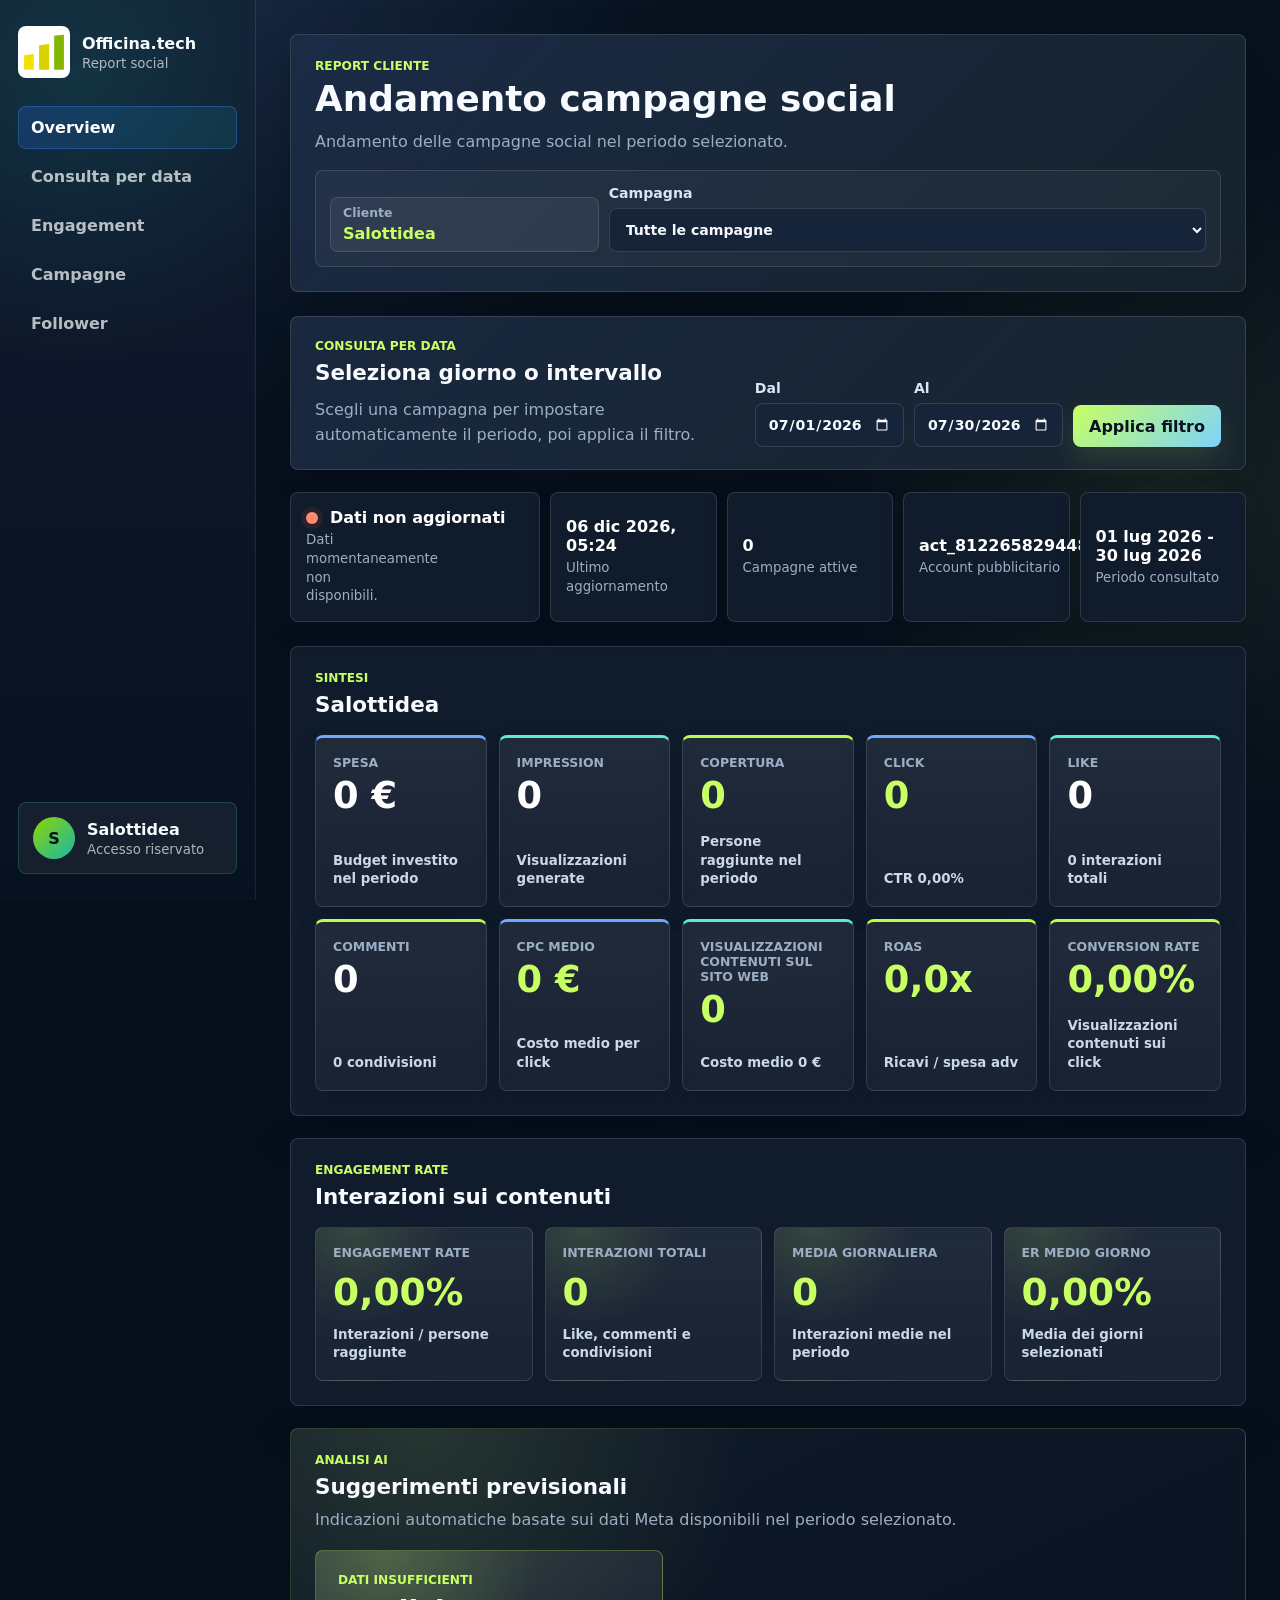
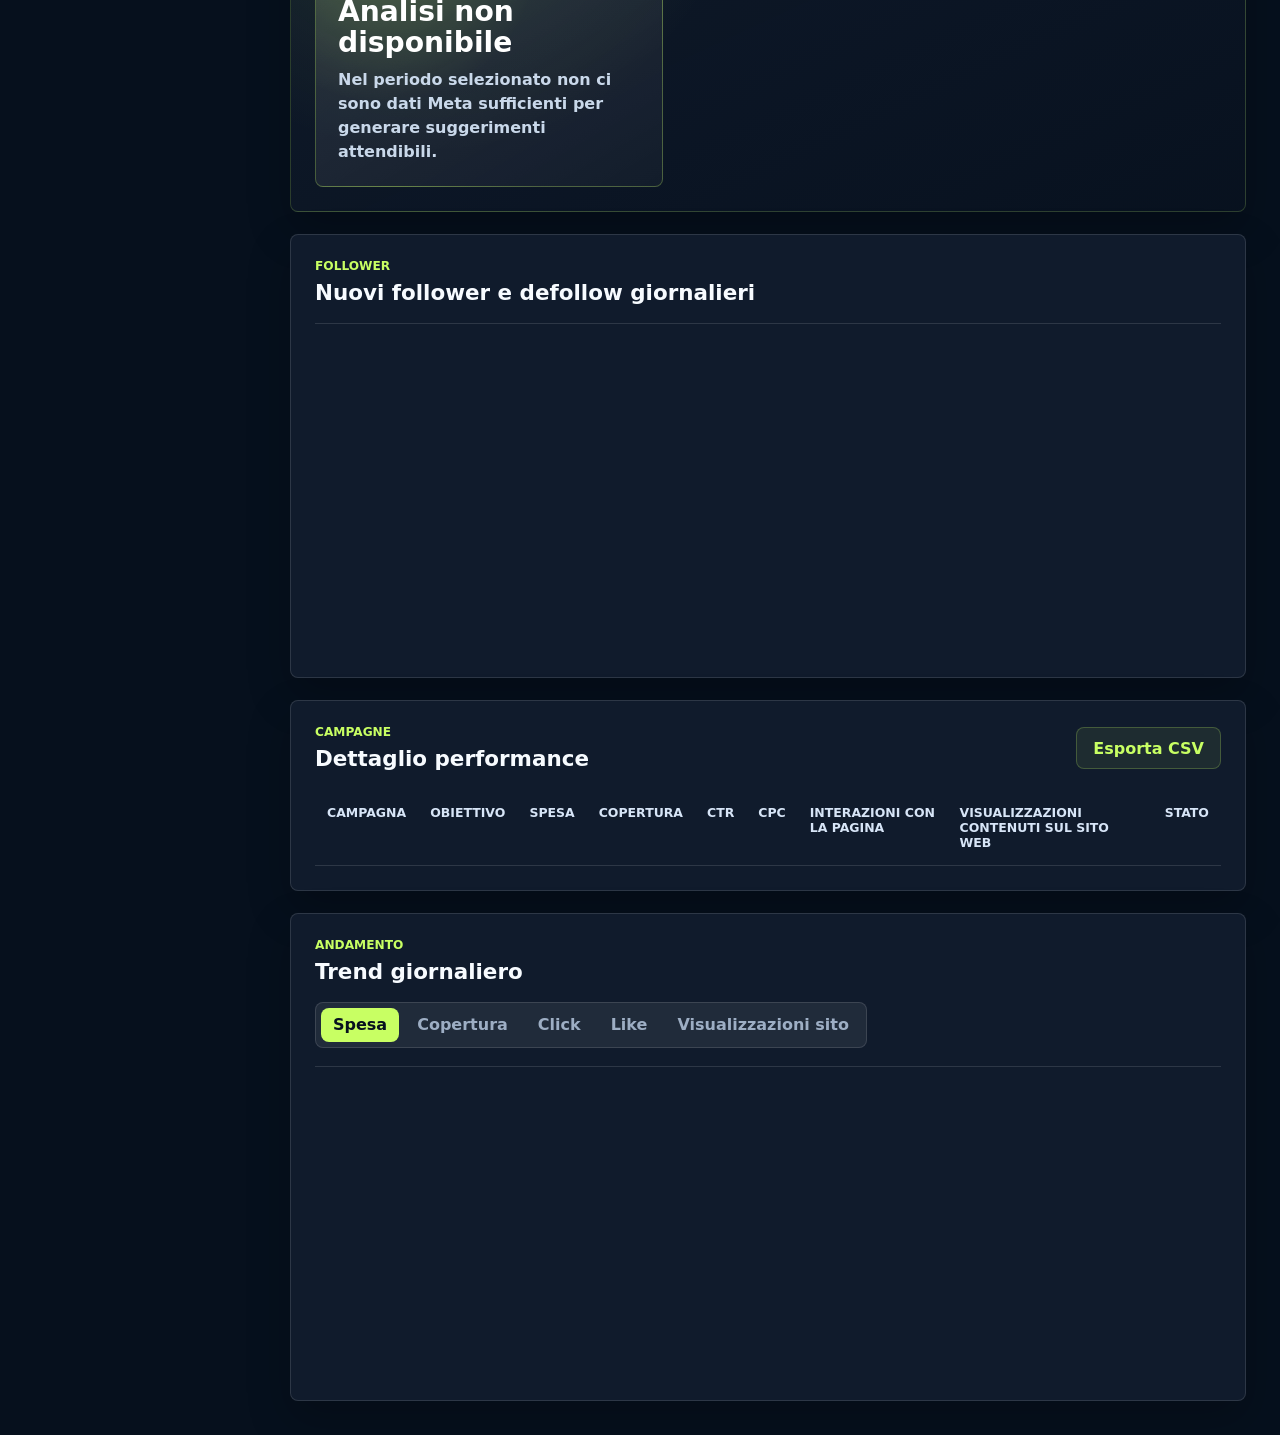
==== commit 3455babe: "Update text for campaign selection instructions" ====
--- a/area_clienti_social/index.html
+++ b/area_clienti_social/index.html
@@ -67,8 +67,8 @@
             <p class="eyebrow">Consulta per data</p>
             <h2>Seleziona giorno o intervallo</h2>
             <p>
-              Scegli una campagna per aprire automaticamente il mese collegato,
-              oppure consulta per data.
+              Scegli una campagna per impostare automaticamente il periodo,
+              poi applica il filtro.
             </p>
           </div>
 
--- a/area_clienti_social/styles.css
+++ b/area_clienti_social/styles.css
@@ -233,7 +233,7 @@
 }
 
 .top-actions {
-  grid-template-columns: minmax(170px, 0.7fr) minmax(280px, 1.2fr) minmax(180px, 0.8fr) max-content;
+  grid-template-columns: minmax(170px, 0.45fr) minmax(320px, 1fr);
   align-items: end;
   gap: 10px;
   padding: 14px;
@@ -308,6 +308,13 @@
   padding: 0 16px;
   cursor: pointer;
   font-weight: 800;
+}
+
+button:disabled,
+input:disabled,
+select:disabled {
+  opacity: 0.66;
+  cursor: wait;
 }
 
 .primary-button {
@@ -1156,7 +1163,7 @@
   }
 
   .top-actions {
-    grid-template-columns: repeat(4, minmax(0, 1fr));
+    grid-template-columns: repeat(2, minmax(0, 1fr));
   }
 
   .date-controls {
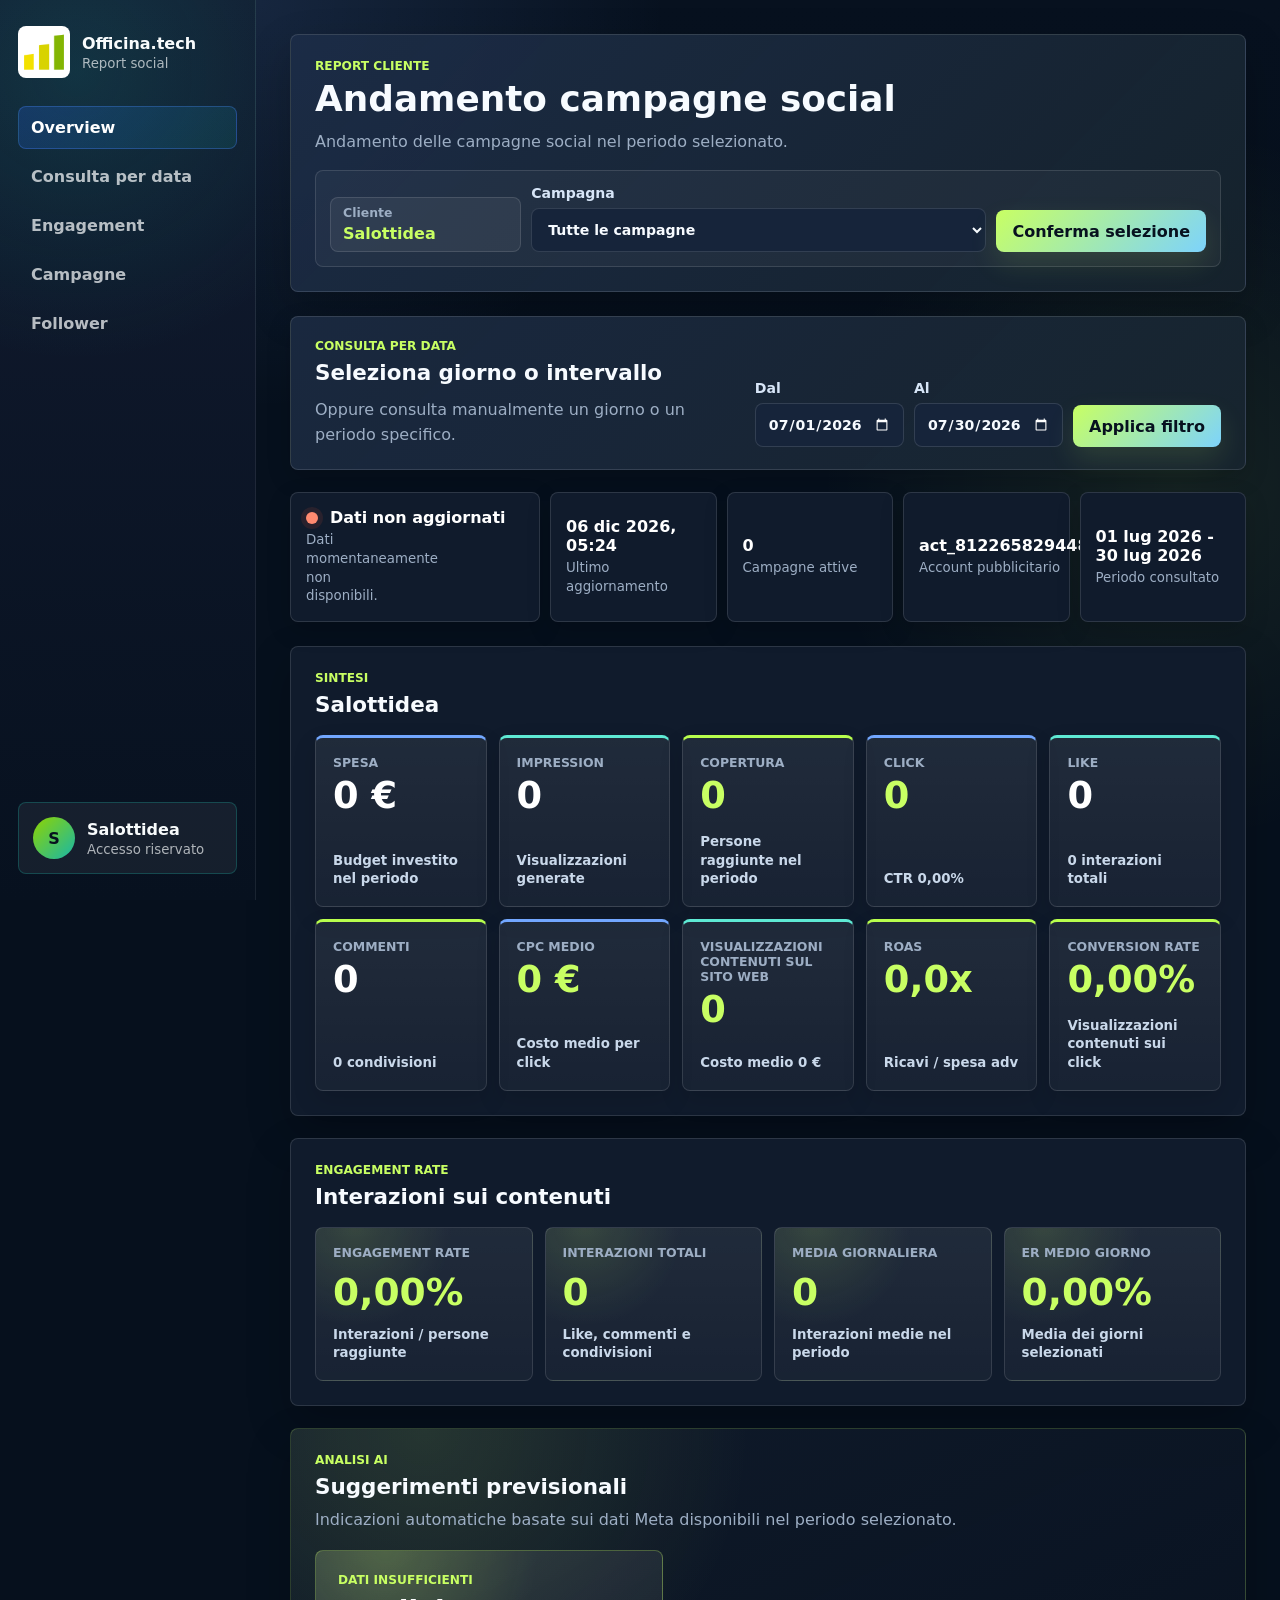
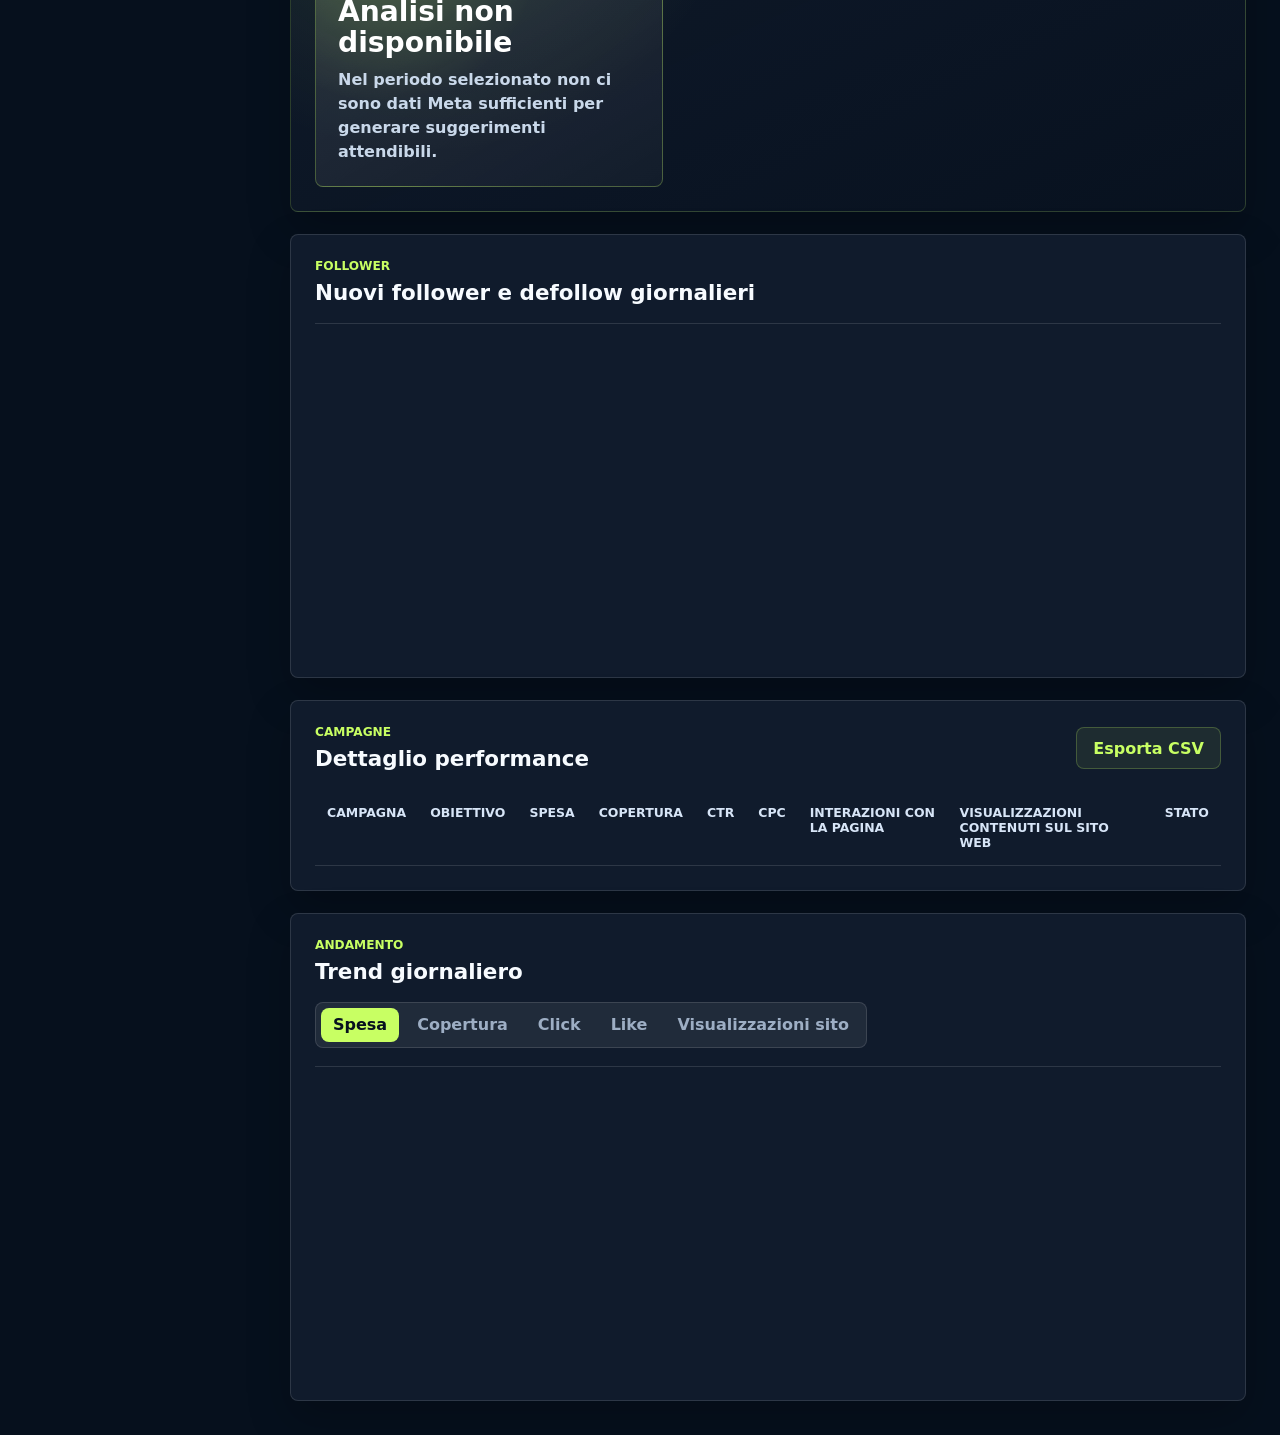
==== commit 411052b9: "Modify text for campaign selection and date query Updated instructions for selecting a campaign and " ====
--- a/area_clienti_social/index.html
+++ b/area_clienti_social/index.html
@@ -59,6 +59,9 @@
               Campagna
               <select id="campaignSelect" aria-label="Seleziona campagna attiva"></select>
             </label>
+            <button class="primary-button" type="button" id="confirmCampaign">
+              Conferma selezione
+            </button>
           </div>
         </header>
 
@@ -67,8 +70,7 @@
             <p class="eyebrow">Consulta per data</p>
             <h2>Seleziona giorno o intervallo</h2>
             <p>
-              Scegli una campagna per impostare automaticamente il periodo,
-              poi applica il filtro.
+              Oppure consulta manualmente un giorno o un periodo specifico.
             </p>
           </div>
 
--- a/area_clienti_social/styles.css
+++ b/area_clienti_social/styles.css
@@ -233,7 +233,7 @@
 }
 
 .top-actions {
-  grid-template-columns: minmax(170px, 0.45fr) minmax(320px, 1fr);
+  grid-template-columns: minmax(170px, 0.42fr) minmax(300px, 1fr) max-content;
   align-items: end;
   gap: 10px;
   padding: 14px;
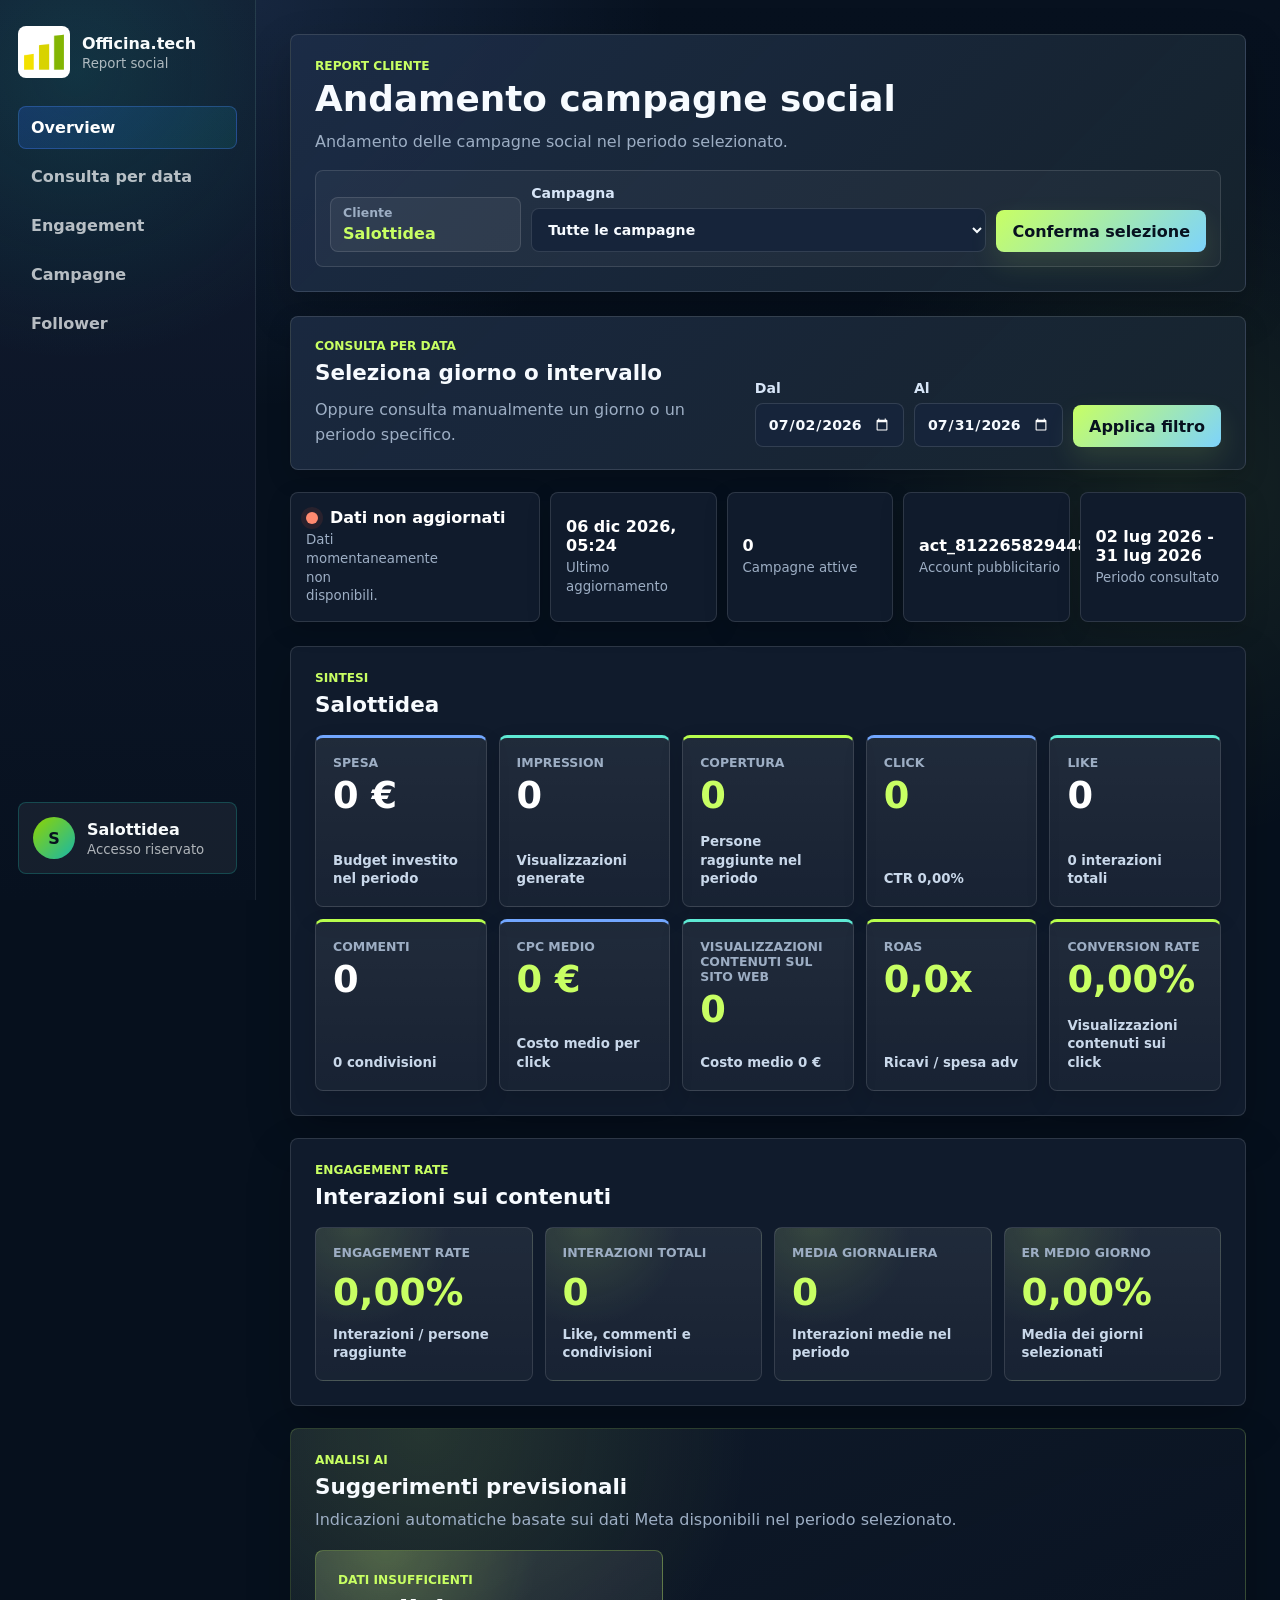
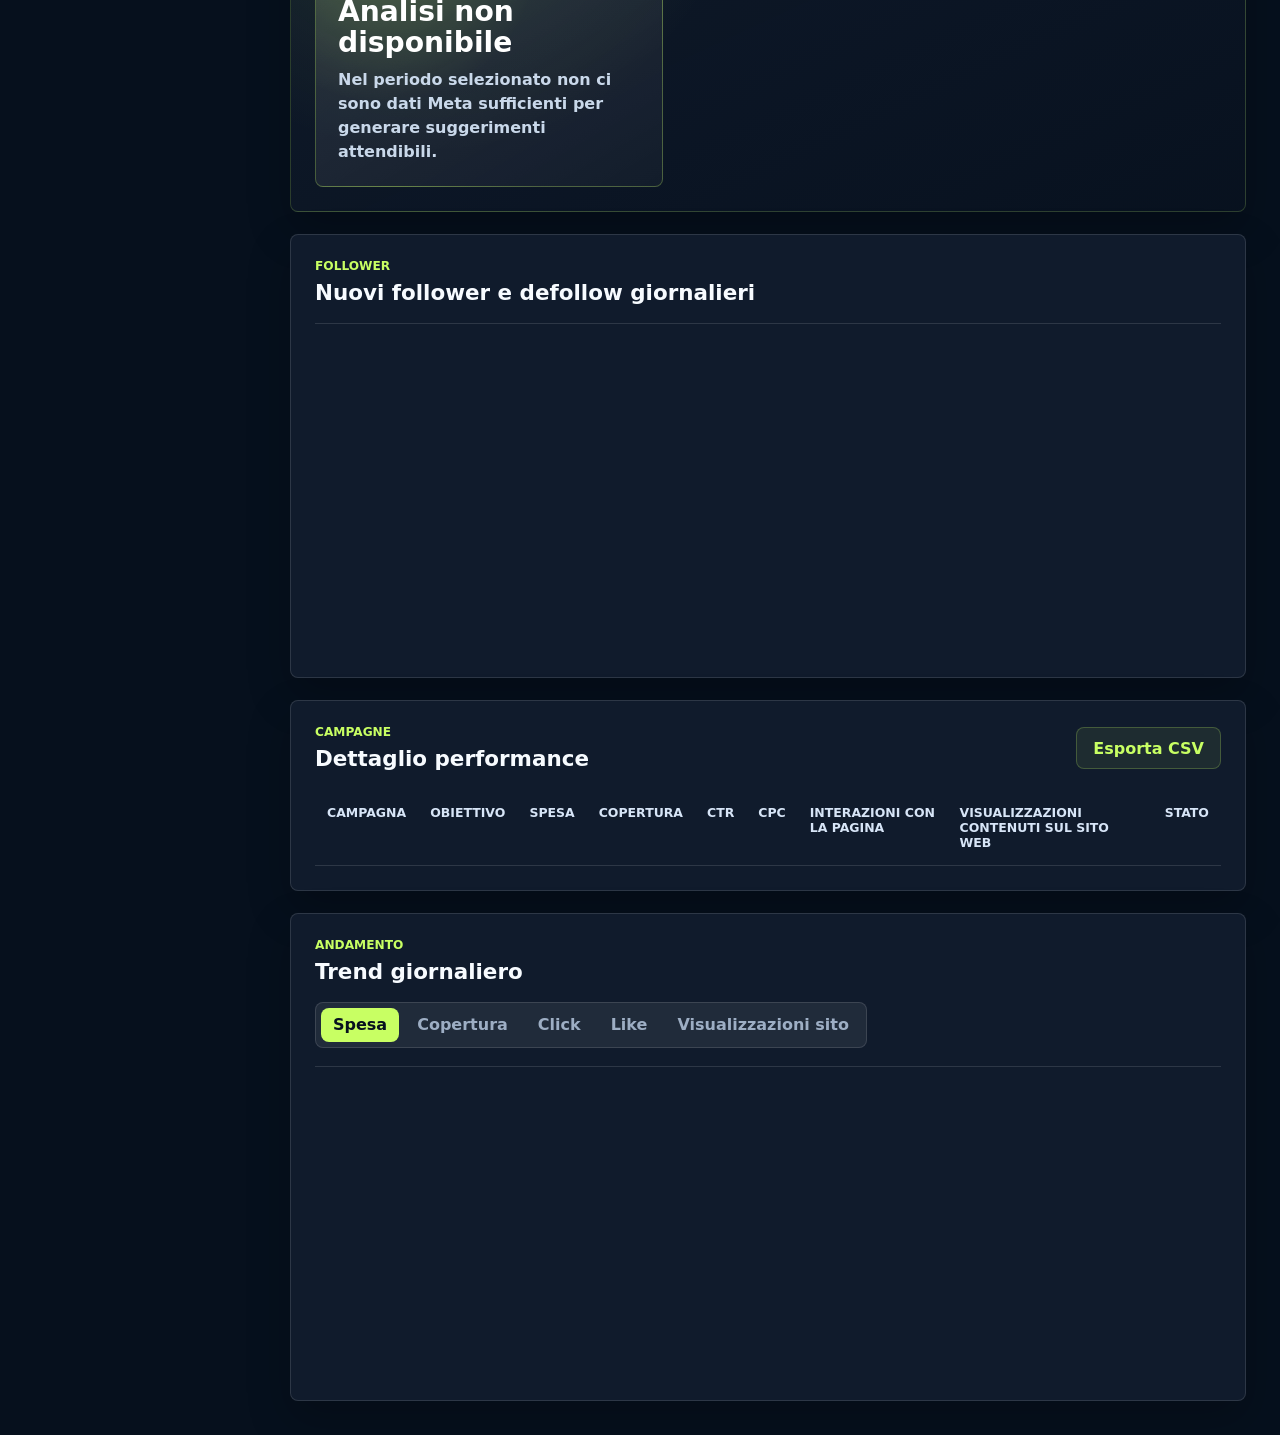
==== commit 4985b7c5: "Update date input max attribute to July 31" ====
--- a/area_clienti_social/index.html
+++ b/area_clienti_social/index.html
@@ -77,11 +77,11 @@
           <div class="date-controls">
             <label>
               Dal
-              <input id="dateFrom" type="date" min="2024-01-01" max="2026-07-30" aria-label="Data inizio">
+              <input id="dateFrom" type="date" min="2024-01-01" max="2026-07-31" aria-label="Data inizio">
             </label>
             <label>
               Al
-              <input id="dateTo" type="date" min="2024-01-01" max="2026-07-30" aria-label="Data fine">
+              <input id="dateTo" type="date" min="2024-01-01" max="2026-07-31" aria-label="Data fine">
             </label>
             <button class="primary-button" type="button" id="applyDateFilter">
               Applica filtro
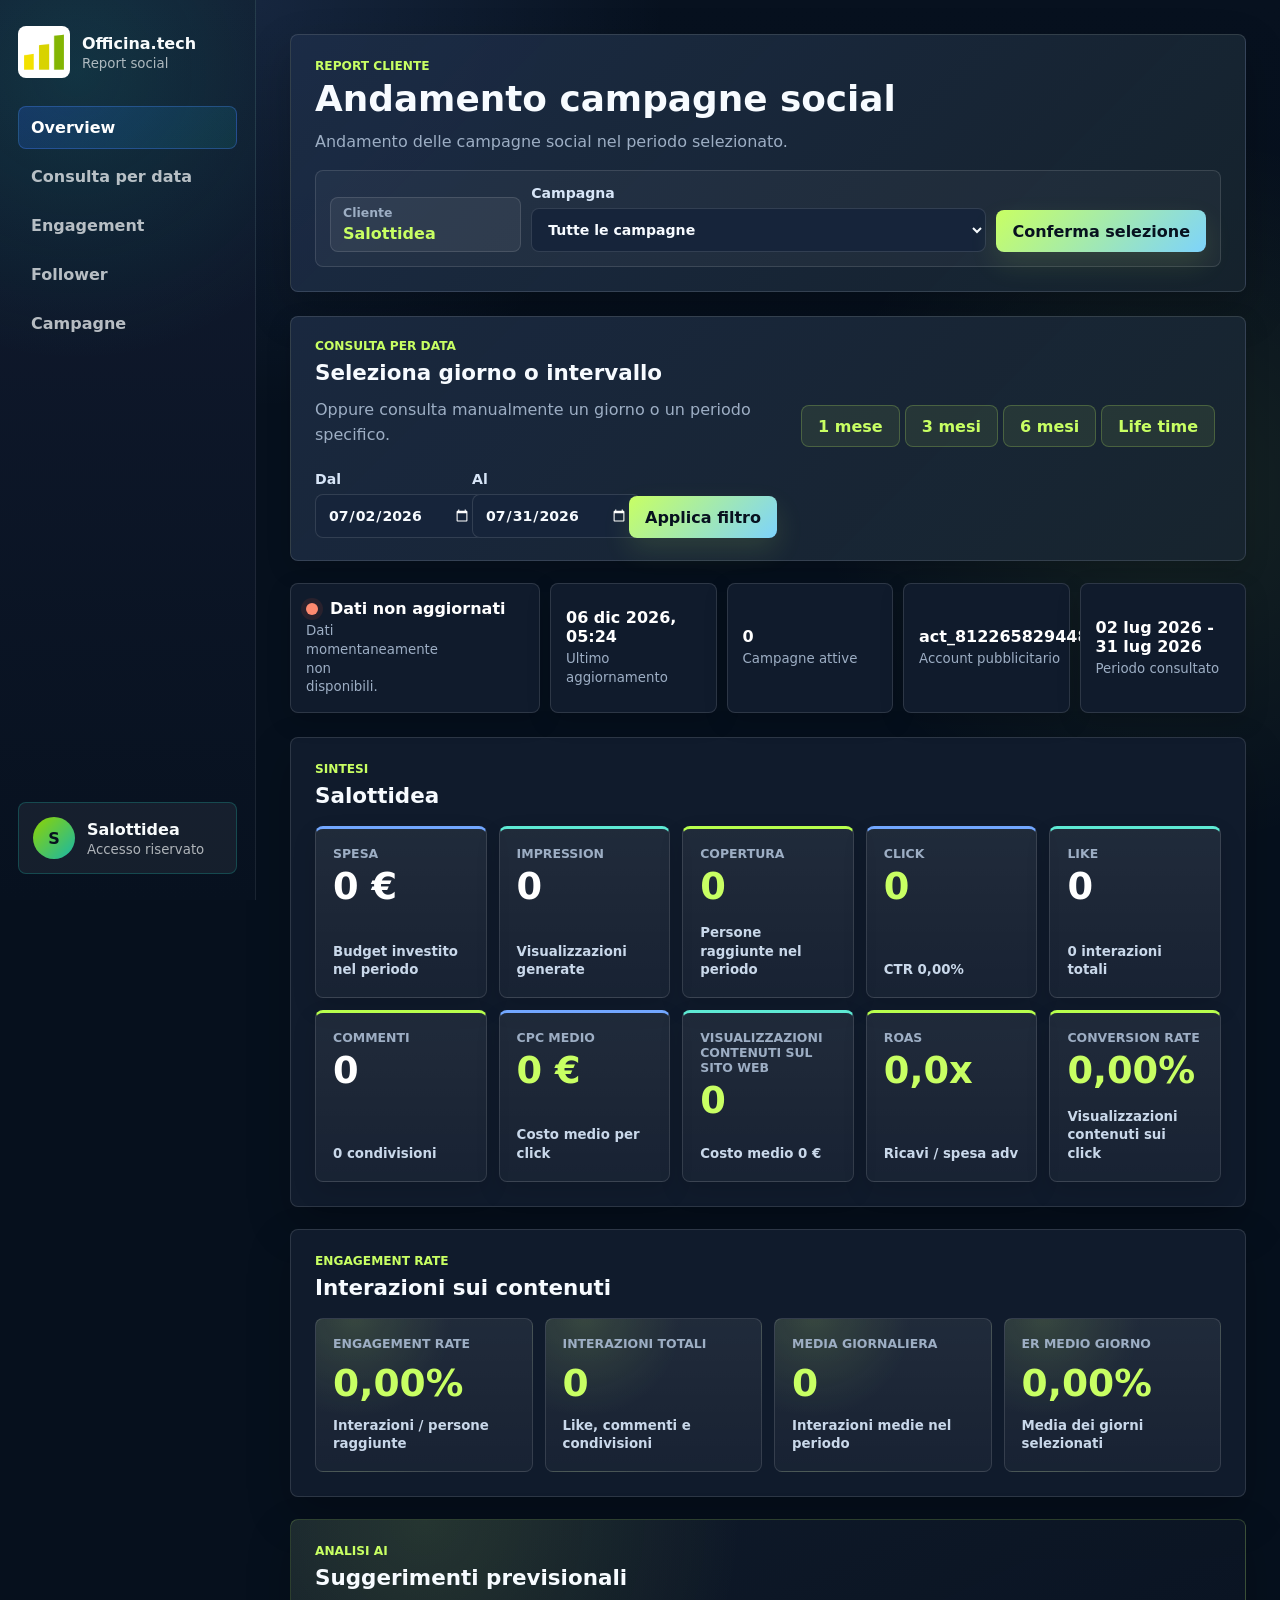
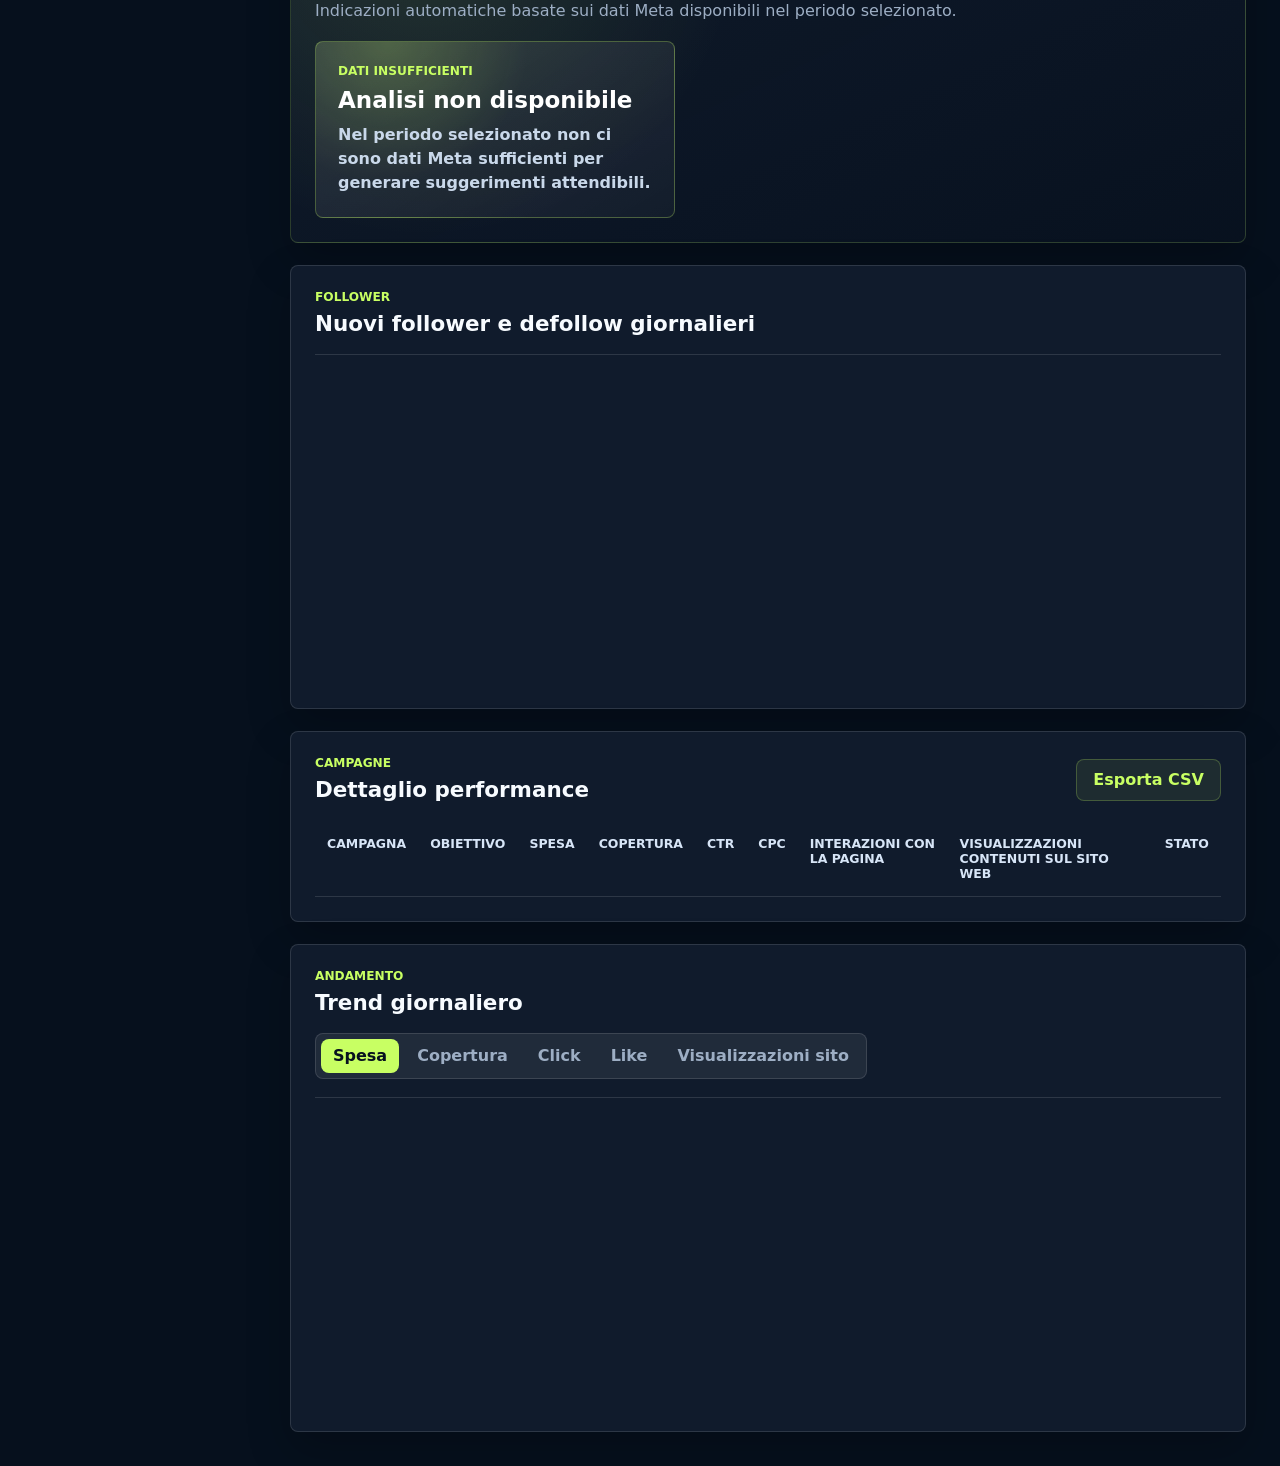
==== commit 70d2a0b0: "Update index.html" ====
--- a/area_clienti_social/index.html
+++ b/area_clienti_social/index.html
@@ -27,8 +27,8 @@
           <a class="is-active" href="#overview">Overview</a>
           <a href="#consulta">Consulta per data</a>
           <a href="#engagement">Engagement</a>
+          <a href="#follower">Follower</a>
           <a href="#campagne">Campagne</a>
-          <a href="#follower">Follower</a>
         </nav>
 
         <section class="access-card">
@@ -74,14 +74,21 @@
             </p>
           </div>
 
+          <div class="date-presets" aria-label="Intervalli rapidi">
+            <button class="ghost-button" type="button" data-range-preset="1m">1 mese</button>
+            <button class="ghost-button" type="button" data-range-preset="3m">3 mesi</button>
+            <button class="ghost-button" type="button" data-range-preset="6m">6 mesi</button>
+            <button class="ghost-button" type="button" data-range-preset="lifetime">Life time</button>
+          </div>
+
           <div class="date-controls">
             <label>
               Dal
-              <input id="dateFrom" type="date" min="2024-01-01" max="2026-07-31" aria-label="Data inizio">
+              <input id="dateFrom" type="date" min="2024-01-01" aria-label="Data inizio">
             </label>
             <label>
               Al
-              <input id="dateTo" type="date" min="2024-01-01" max="2026-07-31" aria-label="Data fine">
+              <input id="dateTo" type="date" min="2024-01-01" aria-label="Data fine">
             </label>
             <button class="primary-button" type="button" id="applyDateFilter">
               Applica filtro
@@ -152,6 +159,7 @@
               <h2>Nuovi follower e defollow giornalieri</h2>
             </div>
             <div class="follower-chart" id="followerChart" aria-label="Grafico follower per giorno"></div>
+            <div class="demographic-grid" id="demographicGrid" aria-label="Distribuzione per eta e genere"></div>
           </section>
         </section>
 
--- a/area_clienti_social/styles.css
+++ b/area_clienti_social/styles.css
@@ -582,13 +582,14 @@
 
 .ai-advisor {
   display: grid;
-  grid-template-columns: minmax(260px, 0.9fr) minmax(0, 1.4fr);
+  grid-template-columns: minmax(360px, 0.9fr) minmax(0, 1.35fr);
   gap: 16px;
   align-items: stretch;
 }
 
 .ai-summary,
 .ai-action {
+  min-width: 0;
   display: grid;
   align-content: start;
   gap: 10px;
@@ -608,6 +609,7 @@
 }
 
 .ai-actions {
+  min-width: 0;
   display: grid;
   gap: 10px;
 }
@@ -627,14 +629,16 @@
 
 .ai-summary strong {
   color: #ffffff;
-  font-size: clamp(1.45rem, 2.2vw, 2.1rem);
+  font-size: clamp(1.35rem, 1.8vw, 1.85rem);
   line-height: 1.08;
+  overflow-wrap: anywhere;
 }
 
 .ai-action strong {
   color: #ffffff;
   font-size: 1.02rem;
   line-height: 1.28;
+  overflow-wrap: anywhere;
 }
 
 .ai-summary p,
@@ -643,6 +647,7 @@
   color: #c9d8ea;
   line-height: 1.5;
   font-weight: 680;
+  overflow-wrap: anywhere;
 }
 
 .ai-pie-block {
@@ -710,9 +715,7 @@
   color: #d7e5f7;
   font-size: 0.8rem;
   font-weight: 760;
-  overflow: hidden;
-  text-overflow: ellipsis;
-  white-space: nowrap;
+  overflow-wrap: anywhere;
 }
 
 .ai-legend strong {
@@ -729,9 +732,9 @@
 }
 
 .ai-compare-heading {
-  display: flex;
+  display: grid;
+  grid-template-columns: minmax(0, 1fr) max-content;
   align-items: end;
-  justify-content: space-between;
   gap: 12px;
 }
 
@@ -745,6 +748,7 @@
 .ai-compare-heading strong {
   color: #ffffff;
   font-size: 0.9rem;
+  text-align: right;
 }
 
 .ai-compare-grid {
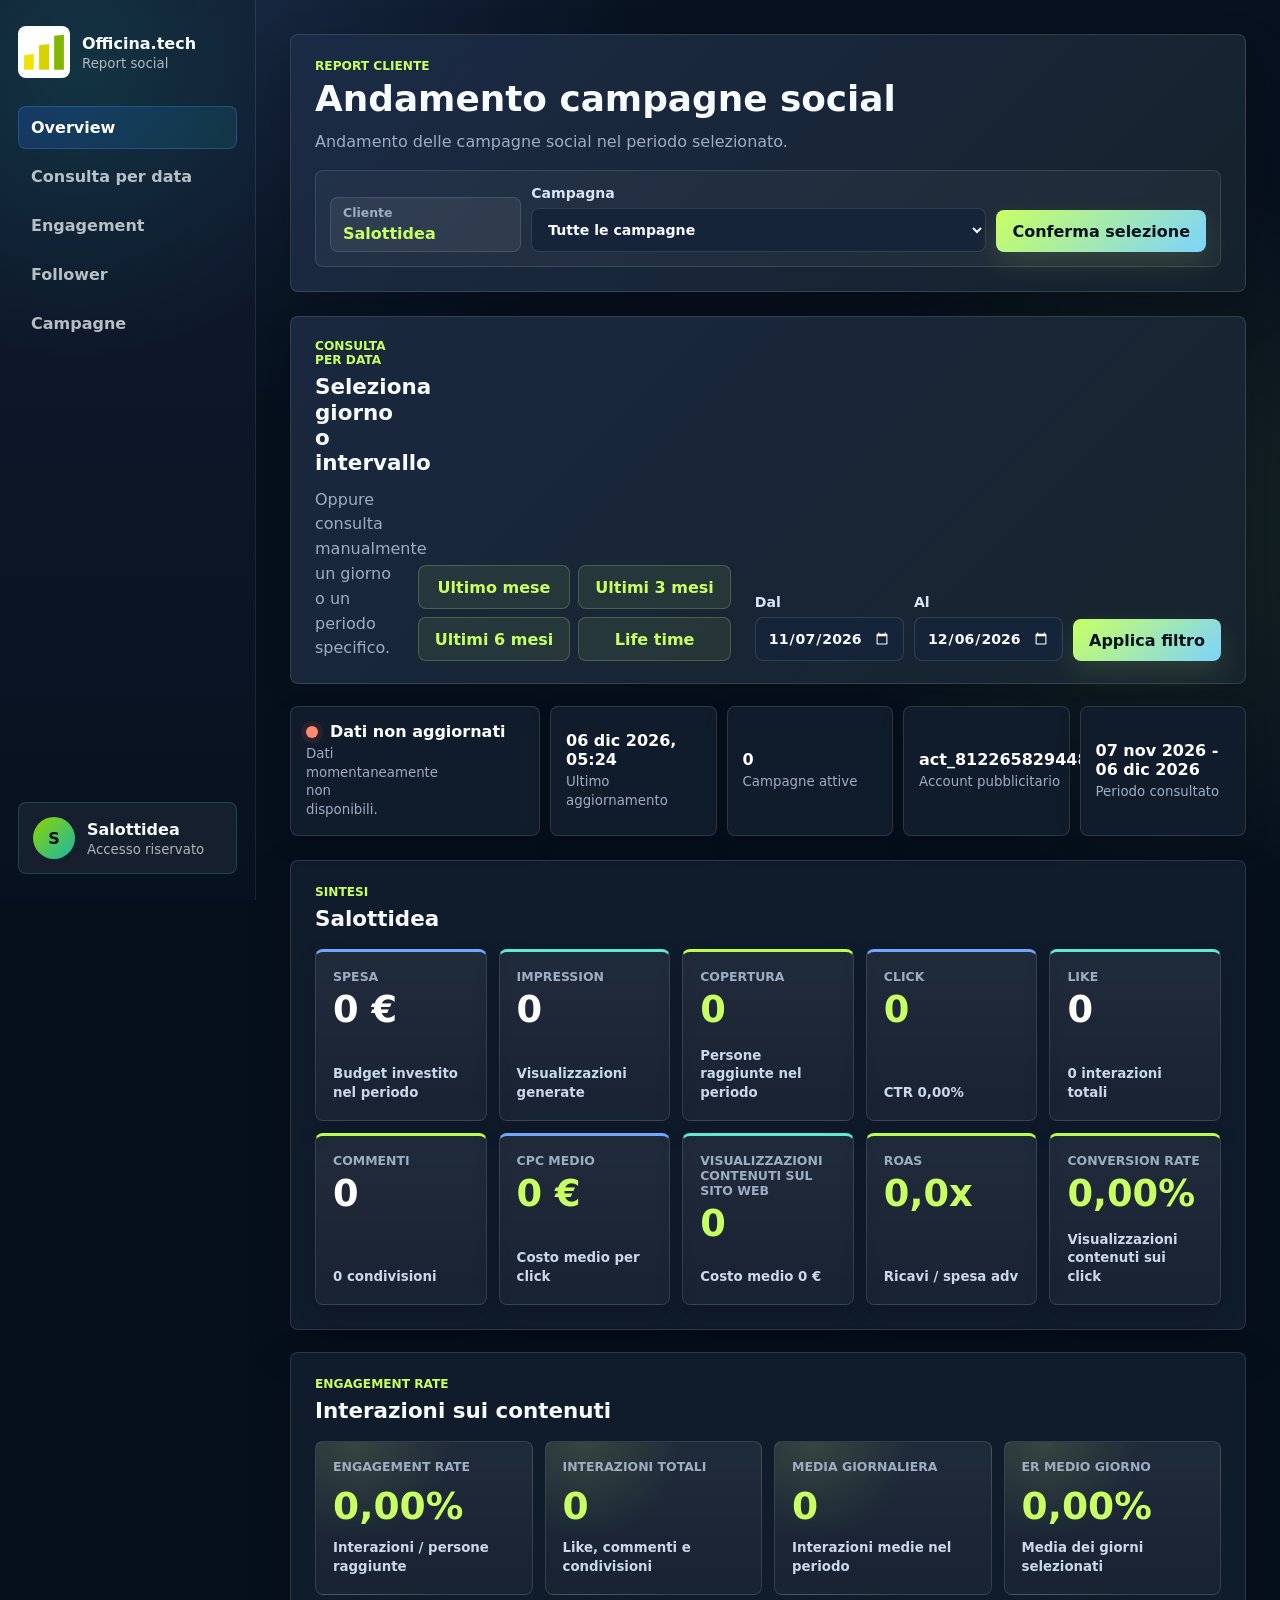
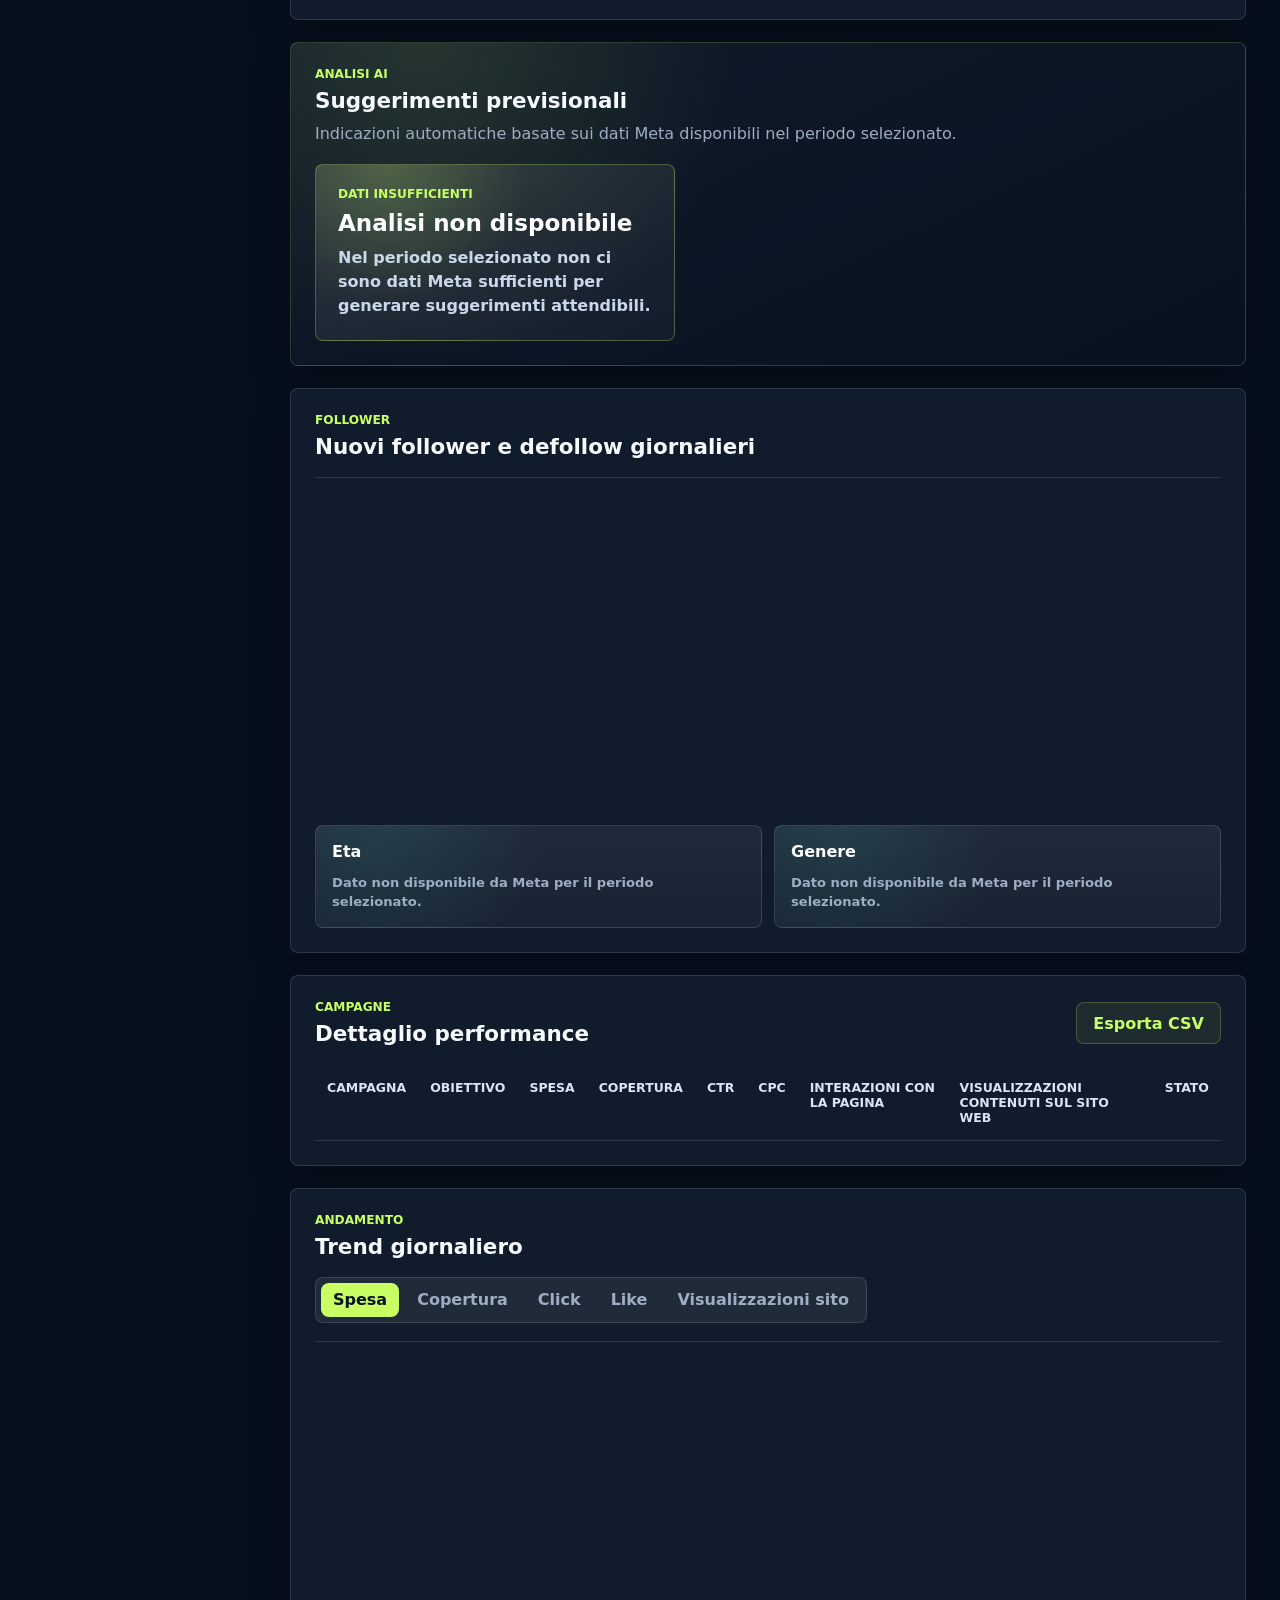
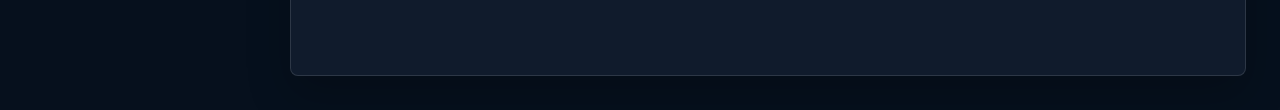
==== commit 88463936: "Update index.html" ====
--- a/area_clienti_social/index.html
+++ b/area_clienti_social/index.html
@@ -75,9 +75,9 @@
           </div>
 
           <div class="date-presets" aria-label="Intervalli rapidi">
-            <button class="ghost-button" type="button" data-range-preset="1m">1 mese</button>
-            <button class="ghost-button" type="button" data-range-preset="3m">3 mesi</button>
-            <button class="ghost-button" type="button" data-range-preset="6m">6 mesi</button>
+            <button class="ghost-button" type="button" data-range-preset="1m">Ultimo mese</button>
+            <button class="ghost-button" type="button" data-range-preset="3m">Ultimi 3 mesi</button>
+            <button class="ghost-button" type="button" data-range-preset="6m">Ultimi 6 mesi</button>
             <button class="ghost-button" type="button" data-range-preset="lifetime">Life time</button>
           </div>
 
--- a/area_clienti_social/styles.css
+++ b/area_clienti_social/styles.css
@@ -339,7 +339,7 @@
 }
 
 .date-query-panel {
-  grid-template-columns: minmax(0, 1fr) minmax(420px, auto);
+  grid-template-columns: minmax(0, 1fr) minmax(280px, auto) minmax(420px, auto);
   align-items: end;
   gap: 24px;
   margin-bottom: 22px;
@@ -350,6 +350,16 @@
     linear-gradient(135deg, rgba(114, 167, 255, 0.09), rgba(200, 255, 99, 0.04)),
     var(--surface);
   box-shadow: var(--shadow-soft);
+}
+
+.date-presets {
+  display: grid;
+  grid-template-columns: repeat(2, minmax(110px, 1fr));
+  gap: 8px;
+}
+
+.date-presets button {
+  min-height: 44px;
 }
 
 .date-controls {
@@ -564,6 +574,62 @@
   color: #c9d8ea;
   line-height: 1.4;
   font-weight: 760;
+}
+
+.demographic-grid {
+  display: grid;
+  grid-template-columns: repeat(2, minmax(0, 1fr));
+  gap: 12px;
+  margin-top: 18px;
+}
+
+.demographic-card {
+  display: grid;
+  gap: 12px;
+  padding: 16px;
+  border: 1px solid var(--line);
+  border-radius: 8px;
+  background:
+    radial-gradient(circle at 14% 0%, rgba(94, 234, 212, 0.11), transparent 42%),
+    linear-gradient(180deg, rgba(255, 255, 255, 0.065), rgba(255, 255, 255, 0.035));
+}
+
+.demographic-card h3 {
+  color: #ffffff;
+}
+
+.demographic-row {
+  display: grid;
+  gap: 7px;
+}
+
+.demographic-row div {
+  display: flex;
+  justify-content: space-between;
+  gap: 12px;
+}
+
+.demographic-row strong {
+  color: #ffffff;
+}
+
+.demographic-row span,
+.demographic-empty {
+  color: var(--muted);
+  font-size: 0.82rem;
+  font-weight: 720;
+}
+
+.demographic-row i {
+  display: block;
+  height: 9px;
+  border-radius: 999px;
+  background: linear-gradient(90deg, var(--lime), var(--teal-bright));
+}
+
+.demographic-empty {
+  margin: 0;
+  line-height: 1.45;
 }
 
 .panel-note {
@@ -1174,6 +1240,10 @@
     grid-template-columns: repeat(3, minmax(0, 1fr));
   }
 
+  .date-presets {
+    grid-template-columns: repeat(4, minmax(0, 1fr));
+  }
+
   .score-panel {
     position: static;
   }
@@ -1206,6 +1276,10 @@
     gap: 8px;
   }
 
+  .date-presets {
+    grid-template-columns: repeat(2, minmax(0, 1fr));
+  }
+
   input,
   select,
   button {
@@ -1217,6 +1291,7 @@
   .status-strip,
   .metric-grid,
   .engagement-grid,
+  .demographic-grid,
   .ai-advisor,
   .sidebar nav {
     grid-template-columns: 1fr;
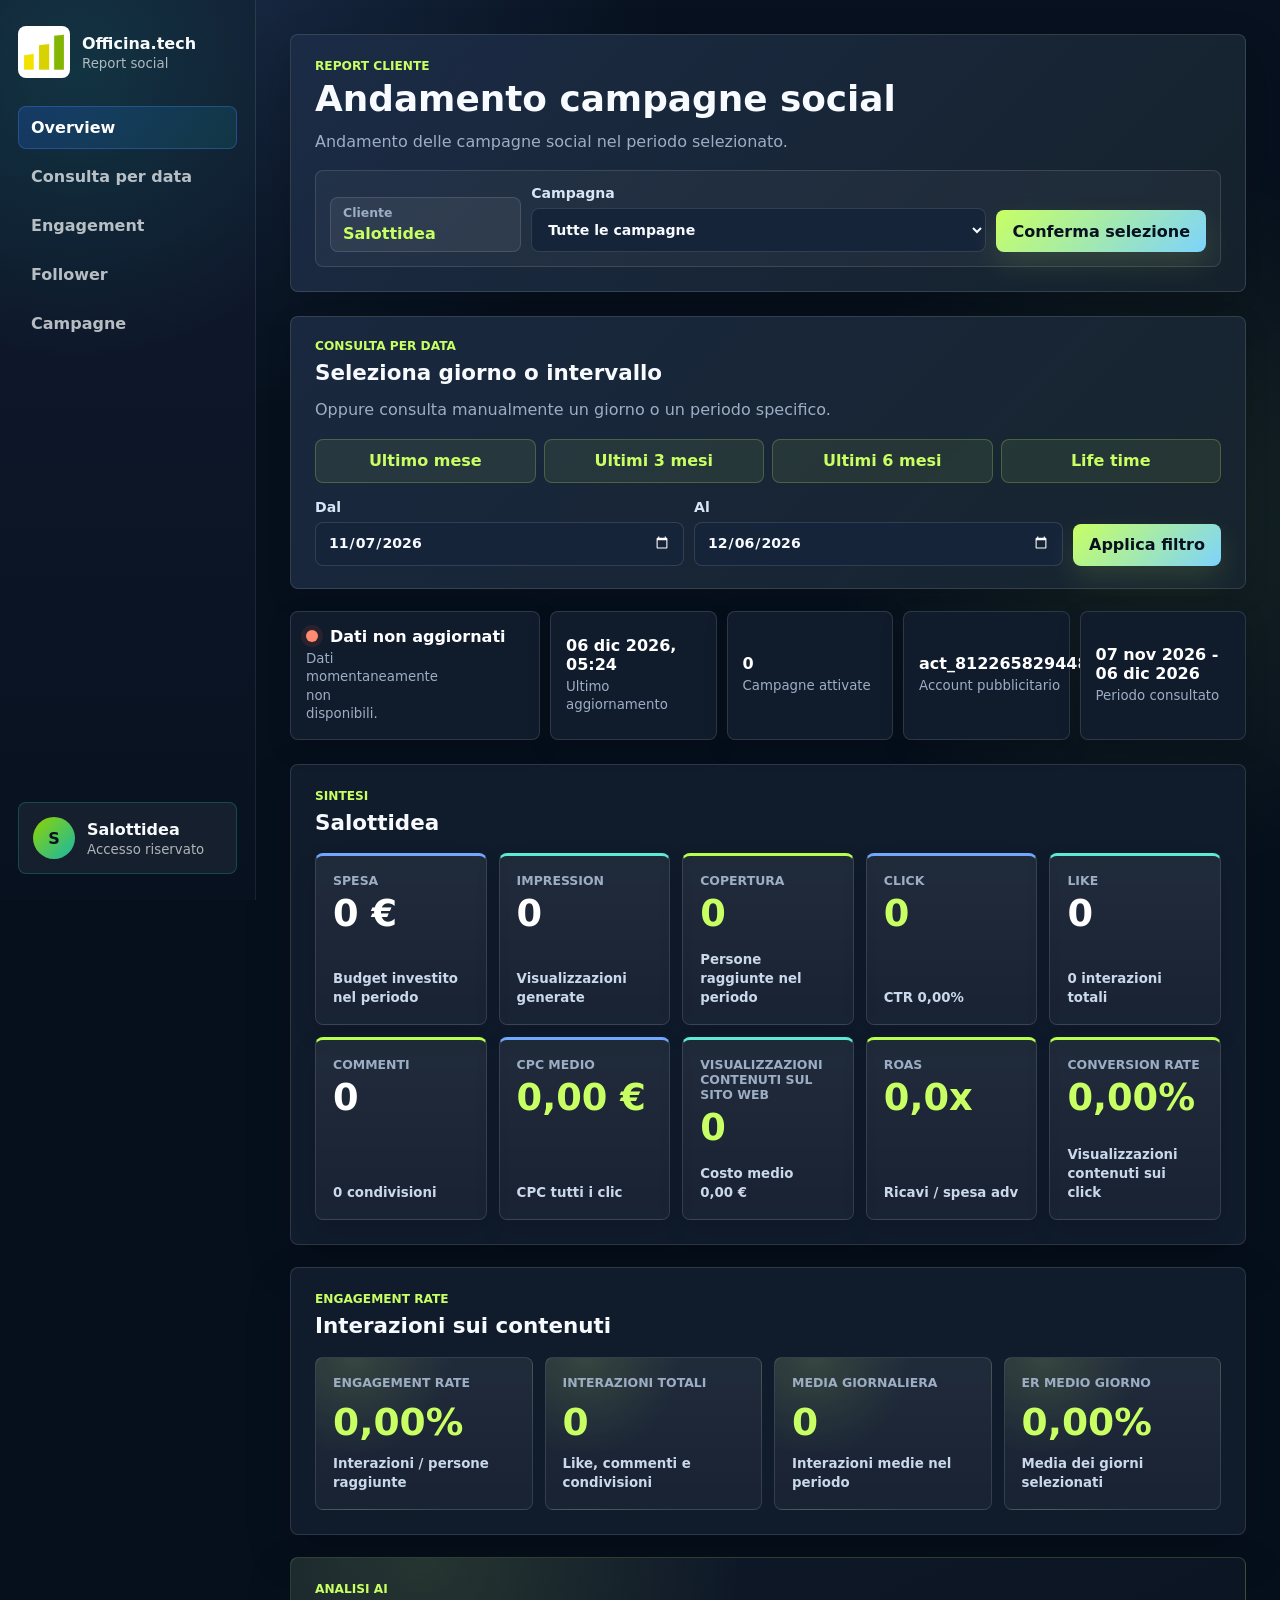
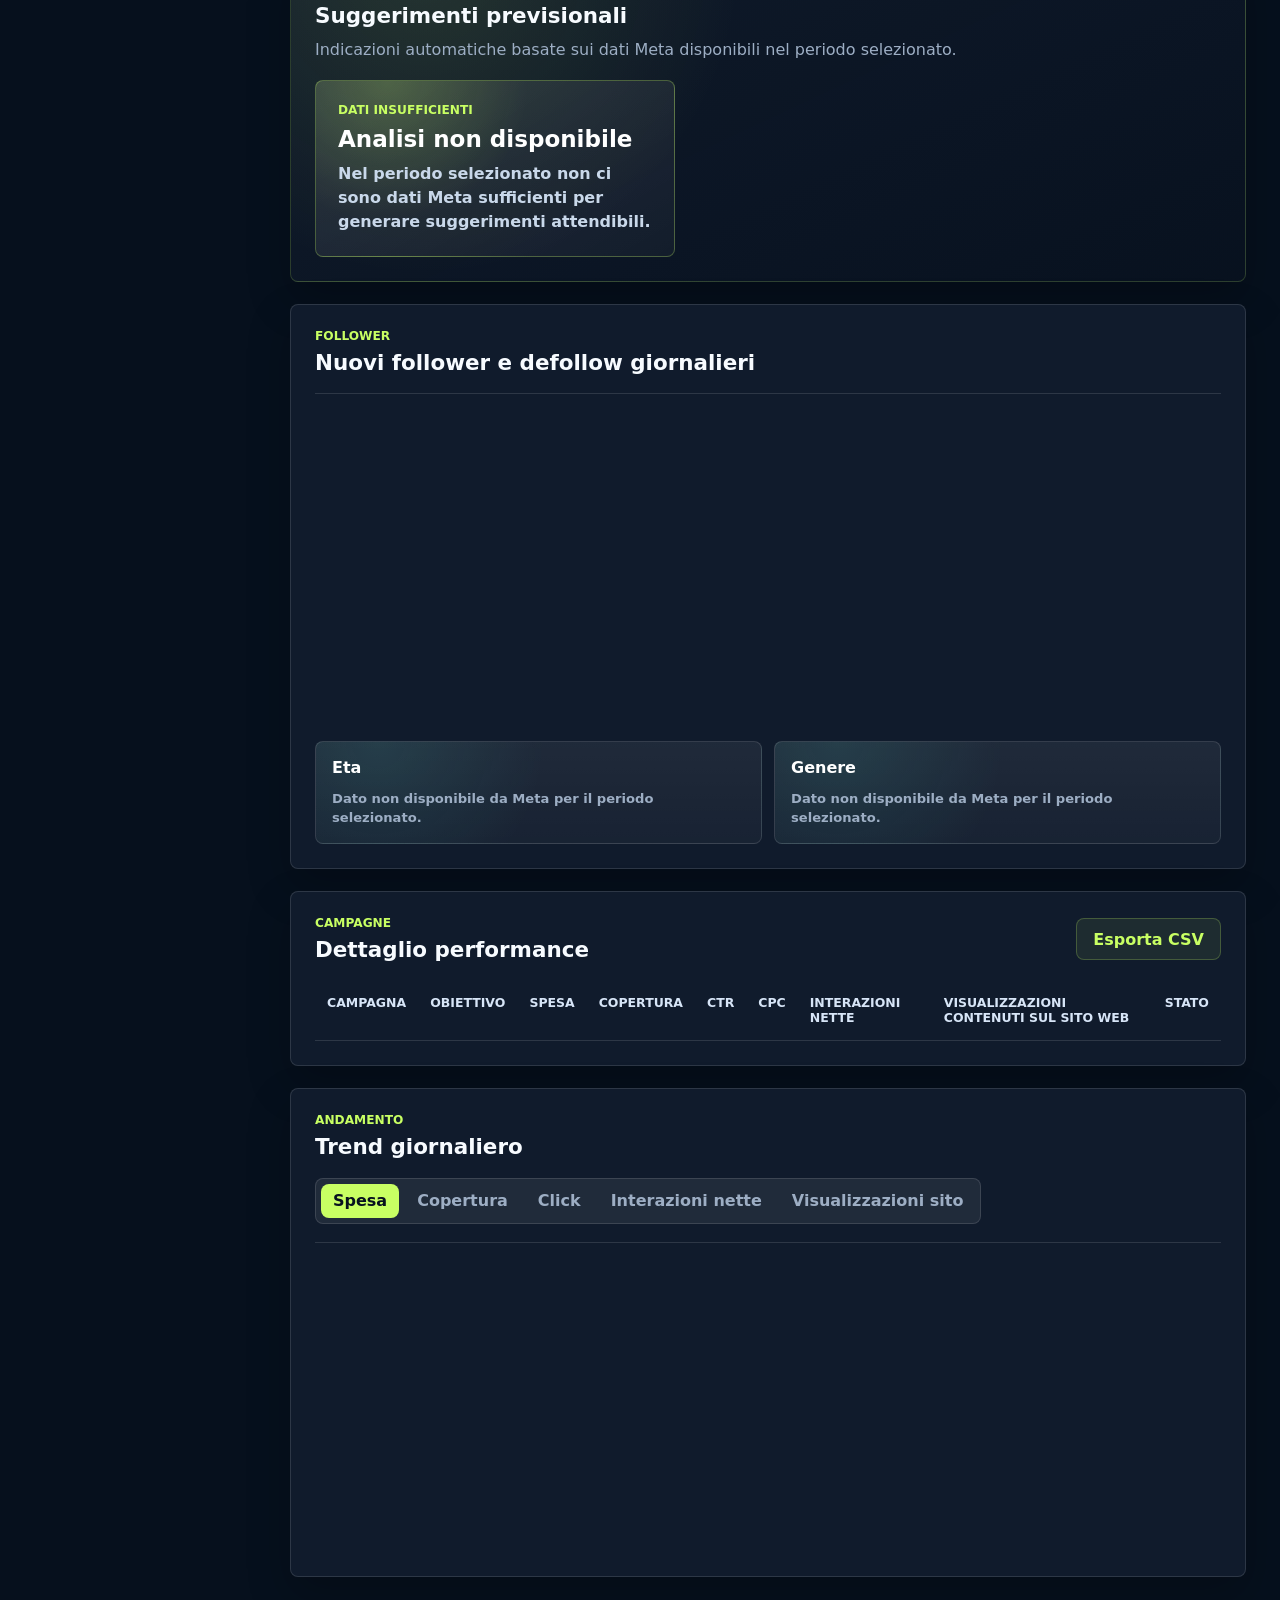
==== commit 3e22e3f1: "Update index.html" ====
--- a/area_clienti_social/index.html
+++ b/area_clienti_social/index.html
@@ -57,7 +57,7 @@
             </div>
             <label>
               Campagna
-              <select id="campaignSelect" aria-label="Seleziona campagna attiva"></select>
+              <select id="campaignSelect" aria-label="Seleziona campagna attivata"></select>
             </label>
             <button class="primary-button" type="button" id="confirmCampaign">
               Conferma selezione
@@ -108,7 +108,7 @@
           </div>
           <div>
             <strong id="activeCampaigns">0</strong>
-            <small>Campagne attive</small>
+            <small>Campagne attivate</small>
           </div>
           <div>
             <strong id="metaAccount">-</strong>
@@ -183,7 +183,7 @@
                     <th>Copertura</th>
                     <th>CTR</th>
                     <th>CPC</th>
-                    <th>Interazioni con la pagina</th>
+                    <th>Interazioni nette</th>
                     <th>Visualizzazioni contenuti sul sito web</th>
                     <th>Stato</th>
                   </tr>
@@ -204,7 +204,7 @@
               <button class="is-active" type="button" data-chart-metric="spend">Spesa</button>
               <button type="button" data-chart-metric="reach">Copertura</button>
               <button type="button" data-chart-metric="clicks">Click</button>
-              <button type="button" data-chart-metric="likes">Like</button>
+              <button type="button" data-chart-metric="likes">Interazioni nette</button>
               <button type="button" data-chart-metric="leads">Visualizzazioni sito</button>
             </div>
             <div class="bar-chart" id="barChart" aria-label="Grafico andamento"></div>
--- a/area_clienti_social/styles.css
+++ b/area_clienti_social/styles.css
@@ -339,9 +339,9 @@
 }
 
 .date-query-panel {
-  grid-template-columns: minmax(0, 1fr) minmax(280px, auto) minmax(420px, auto);
+  grid-template-columns: minmax(260px, 1fr) minmax(230px, 0.7fr) minmax(360px, auto);
   align-items: end;
-  gap: 24px;
+  gap: 16px;
   margin-bottom: 22px;
   padding: 22px 24px;
   border: 1px solid var(--line);
@@ -354,18 +354,23 @@
 
 .date-presets {
   display: grid;
-  grid-template-columns: repeat(2, minmax(110px, 1fr));
+  grid-template-columns: repeat(2, minmax(0, 1fr));
   gap: 8px;
+  min-width: 0;
 }
 
 .date-presets button {
   min-height: 44px;
+  min-width: 0;
+  padding: 0 10px;
+  white-space: nowrap;
 }
 
 .date-controls {
-  grid-template-columns: minmax(145px, 1fr) minmax(145px, 1fr) max-content;
+  grid-template-columns: minmax(130px, 1fr) minmax(130px, 1fr) max-content;
   align-items: end;
   gap: 10px;
+  min-width: 0;
 }
 
 .status-strip {
@@ -1207,6 +1212,17 @@
   background: rgba(255, 255, 255, 0.07);
 }
 
+@media (max-width: 1320px) {
+  .date-query-panel {
+    grid-template-columns: 1fr;
+    align-items: stretch;
+  }
+
+  .date-presets {
+    grid-template-columns: repeat(4, minmax(0, 1fr));
+  }
+}
+
 @media (max-width: 1120px) {
   .app-shell {
     grid-template-columns: 1fr;
@@ -1238,10 +1254,6 @@
 
   .date-controls {
     grid-template-columns: repeat(3, minmax(0, 1fr));
-  }
-
-  .date-presets {
-    grid-template-columns: repeat(4, minmax(0, 1fr));
   }
 
   .score-panel {
